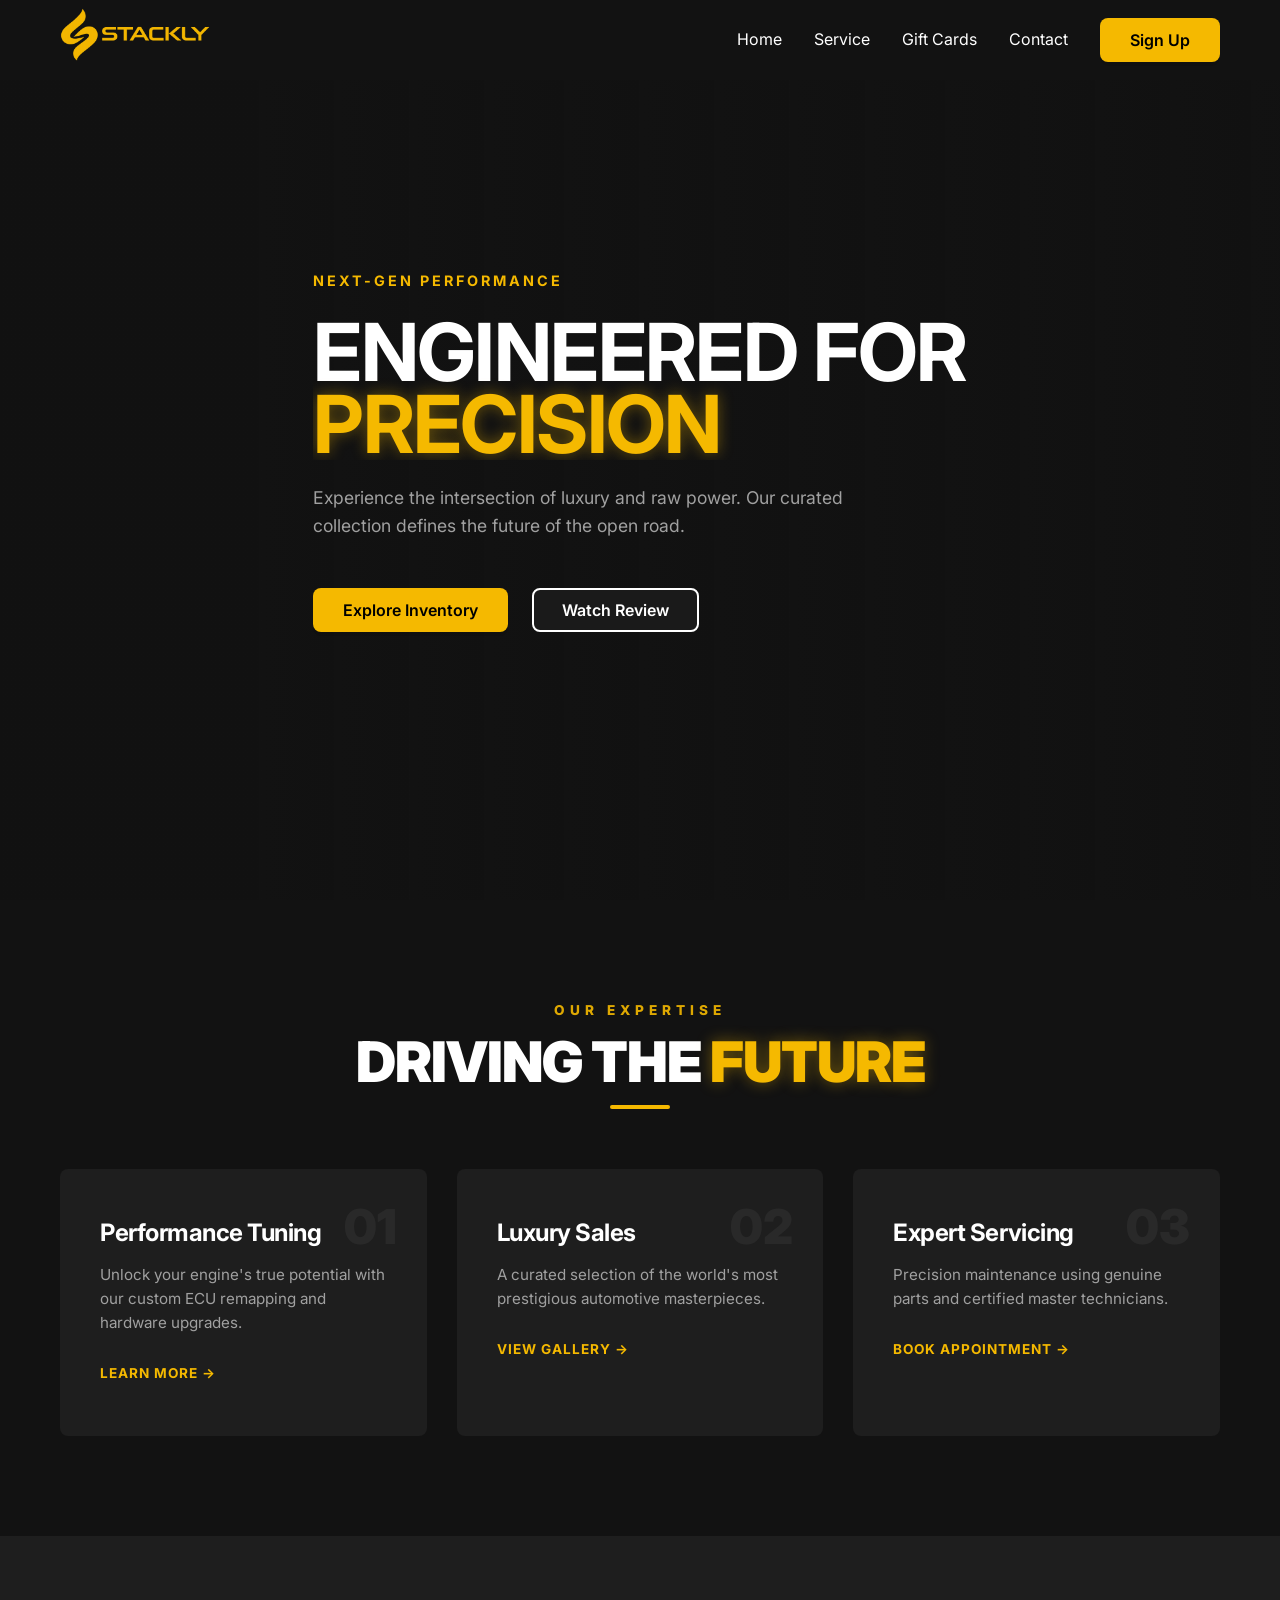
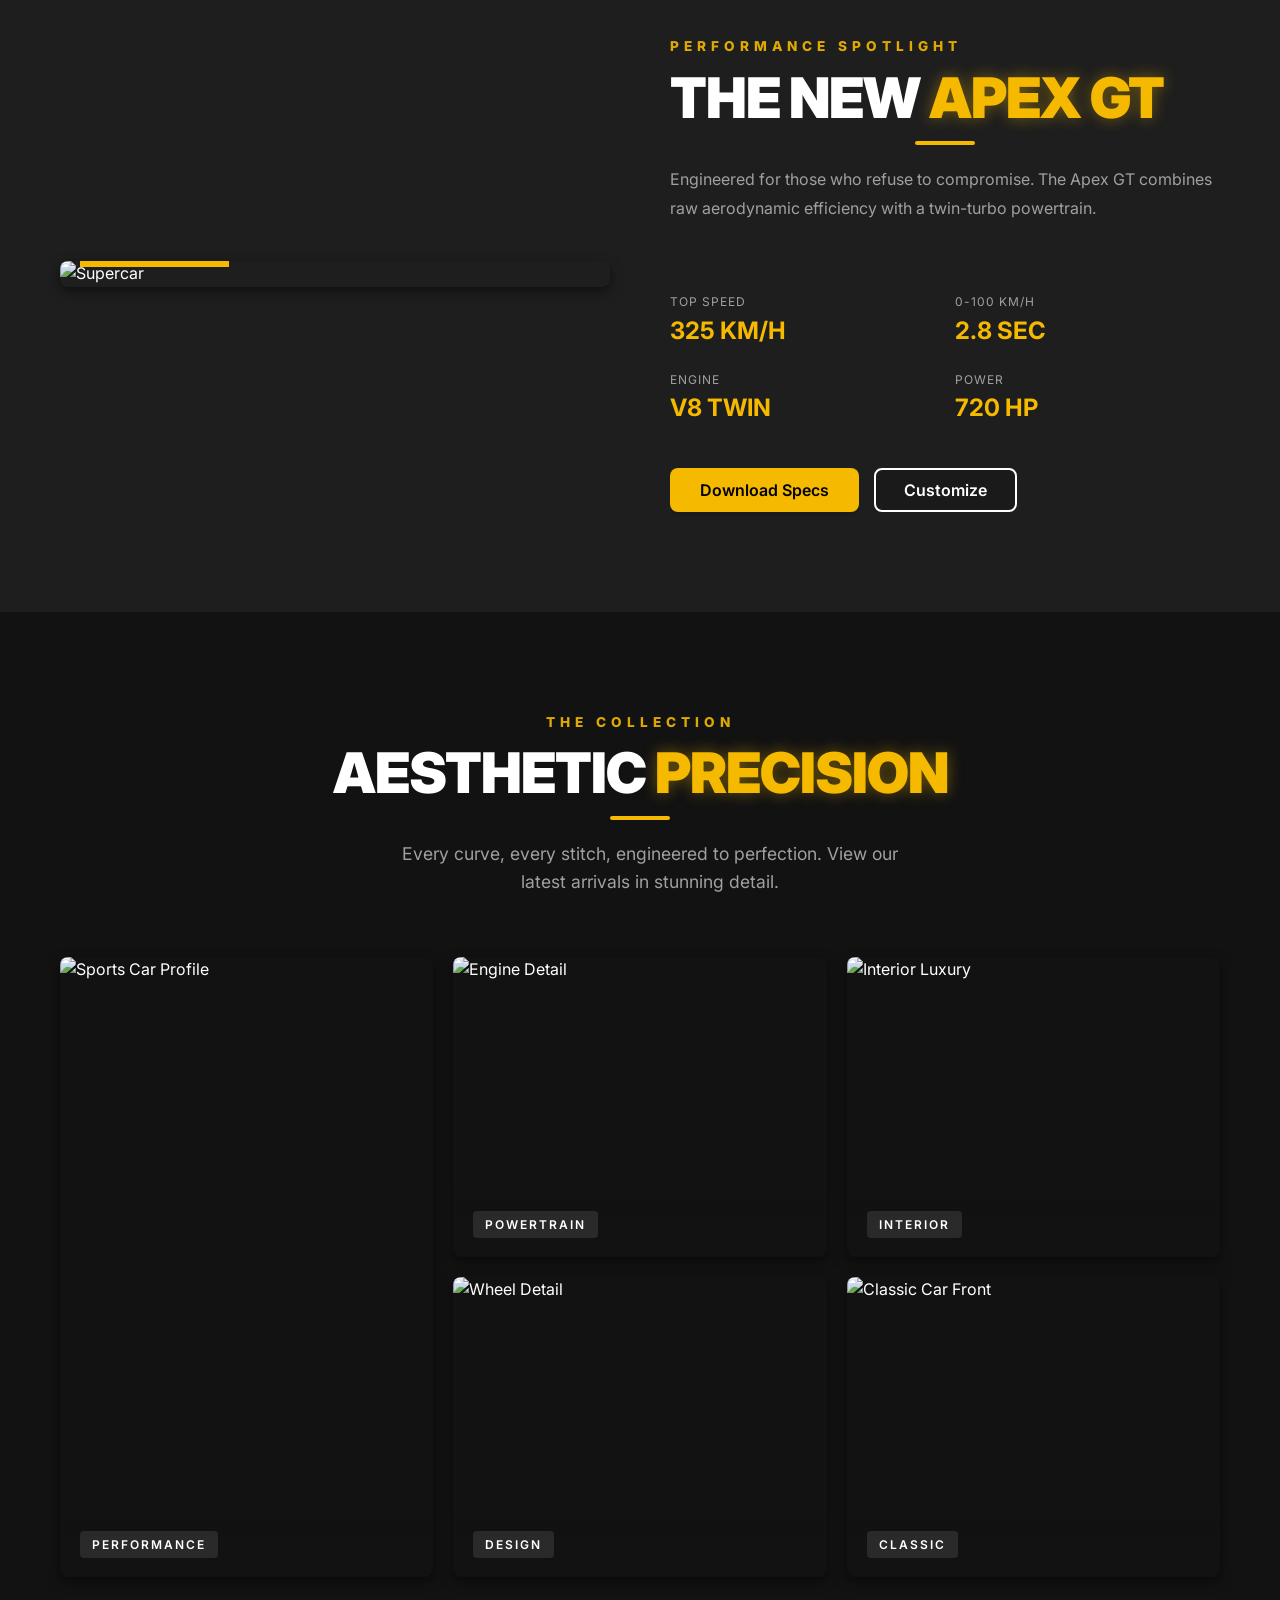
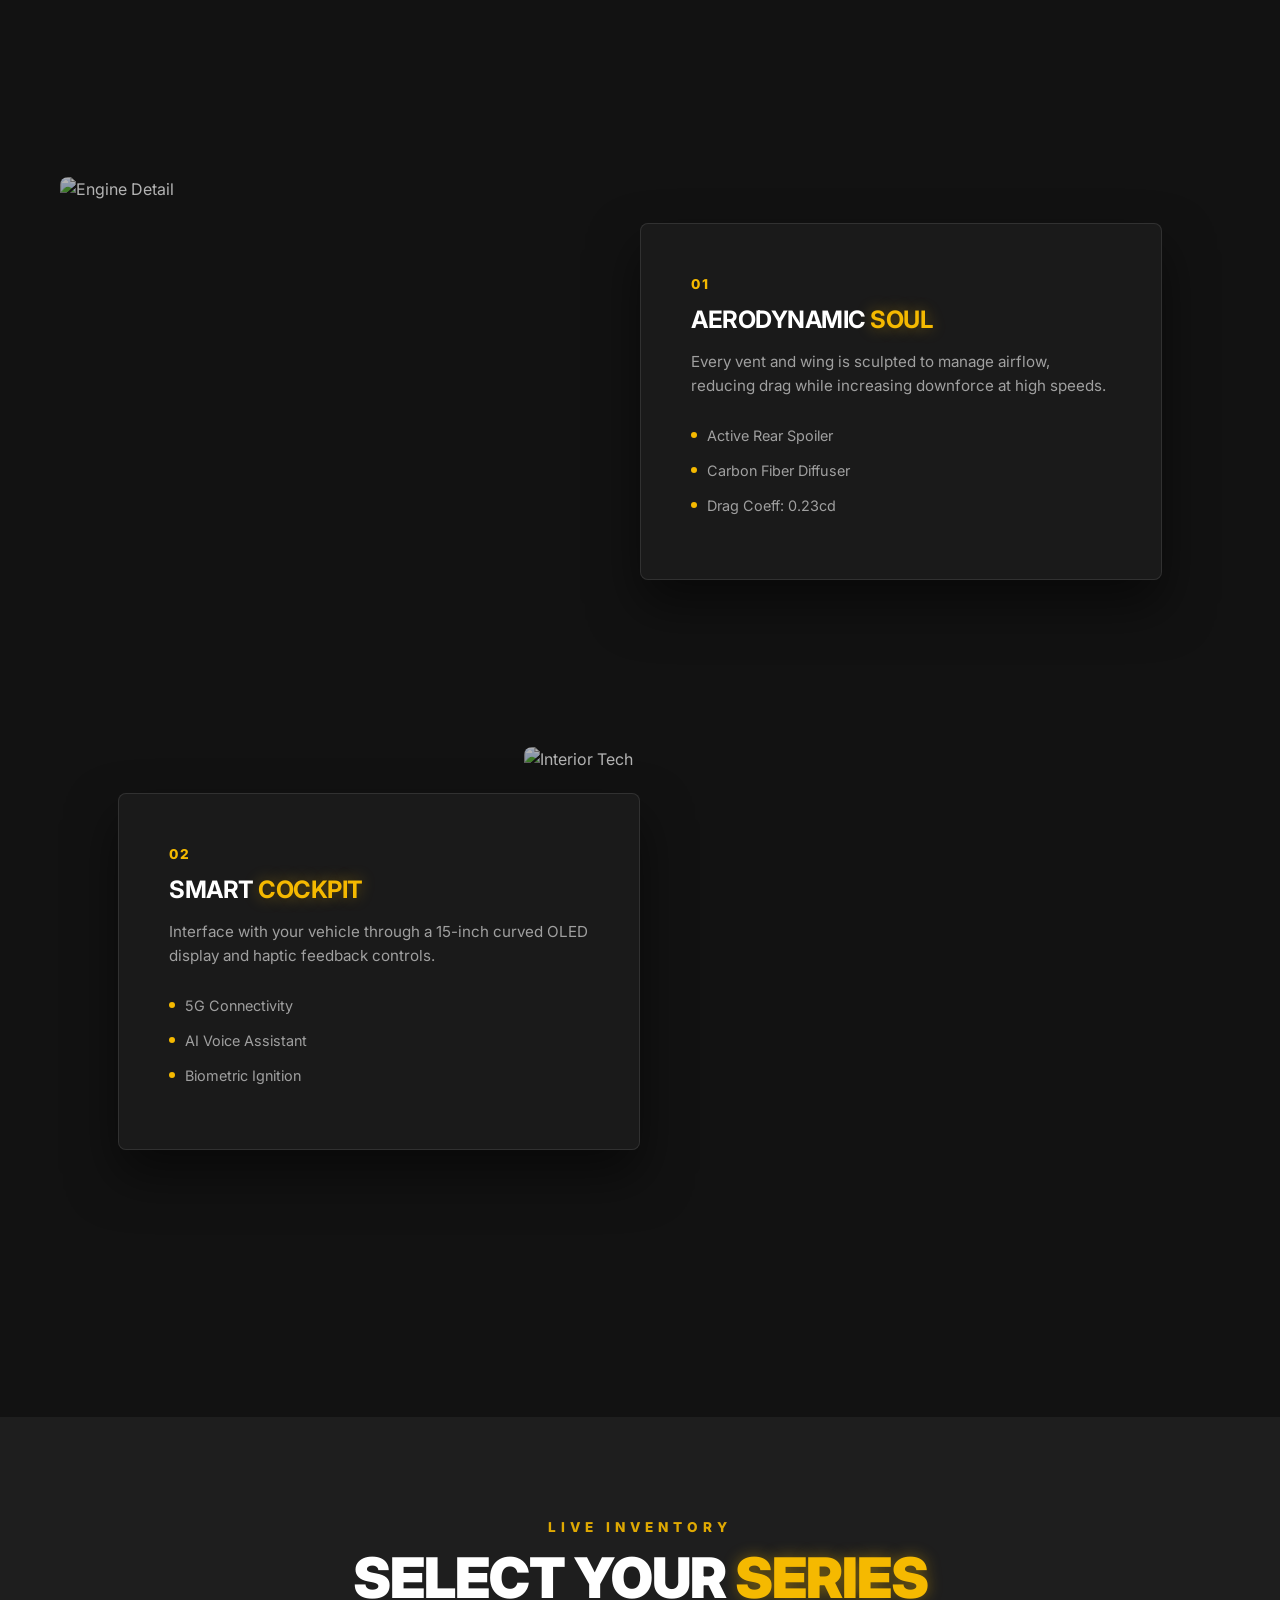
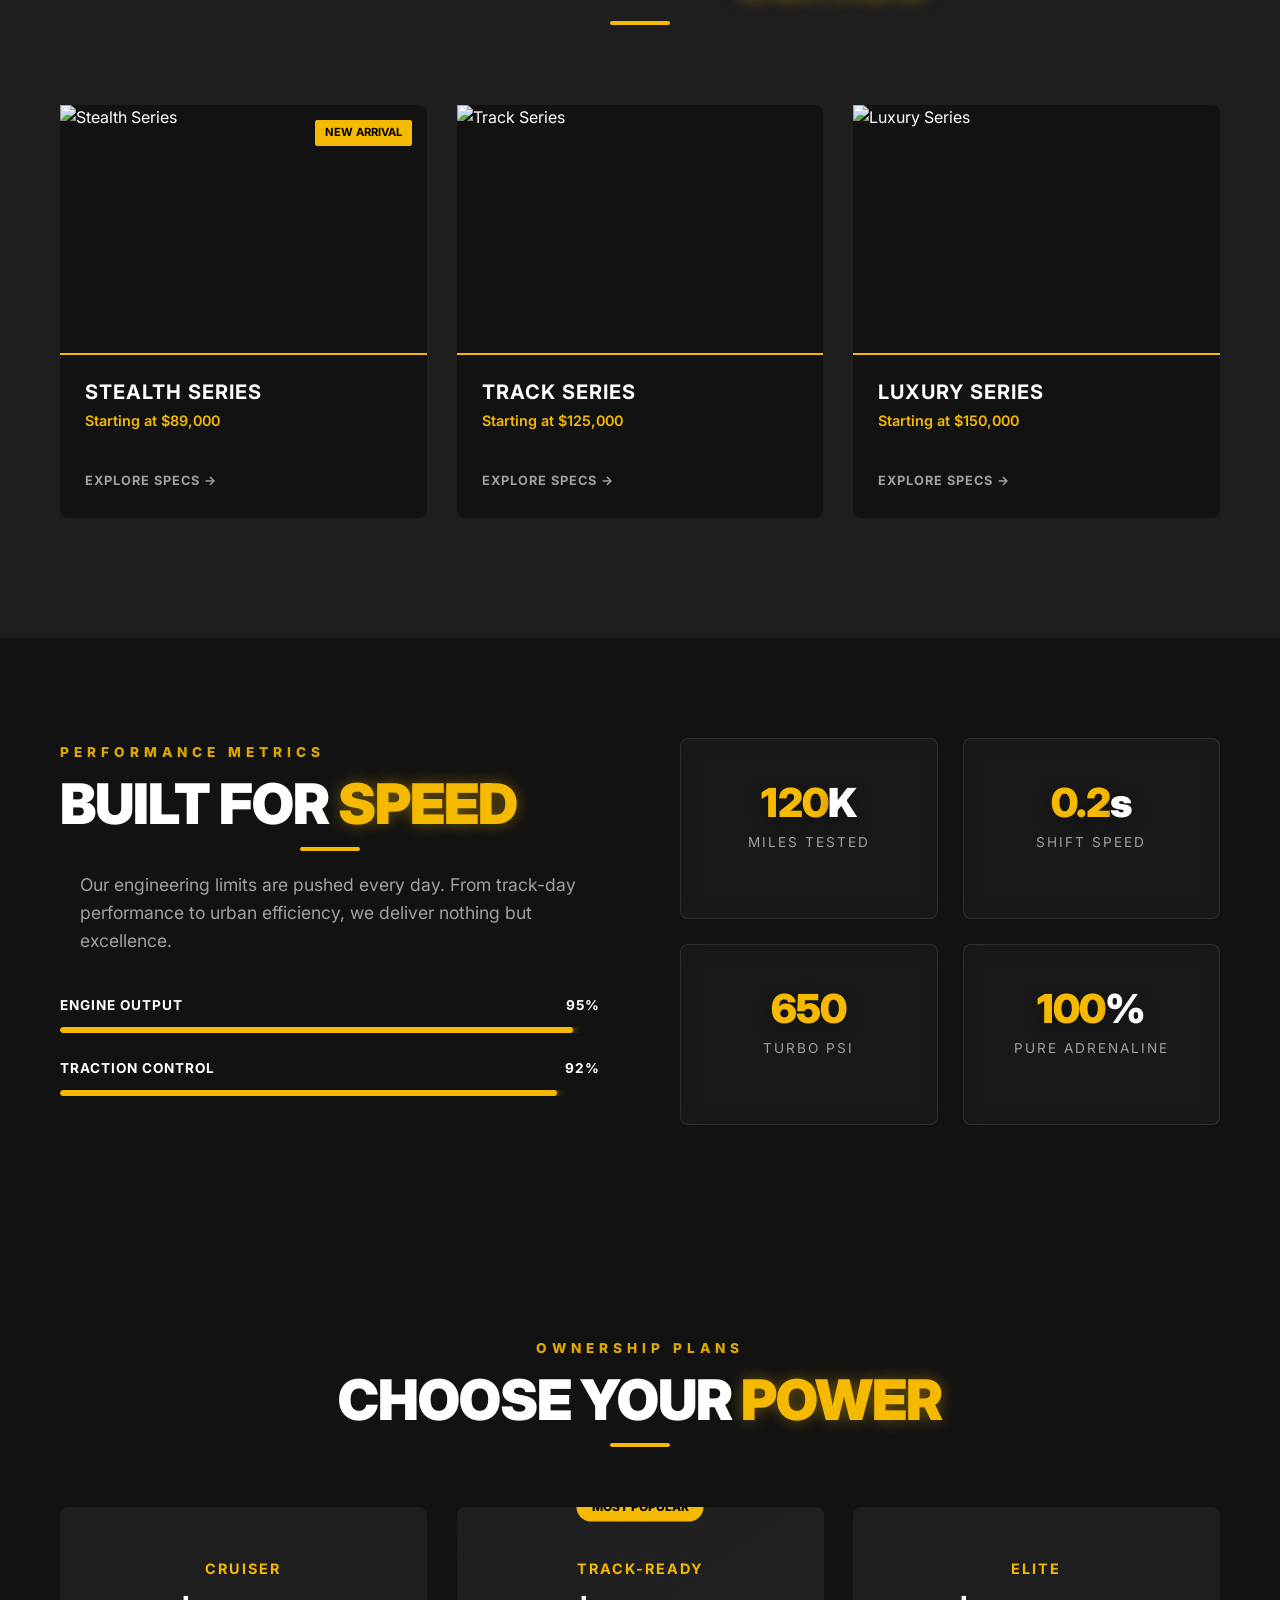
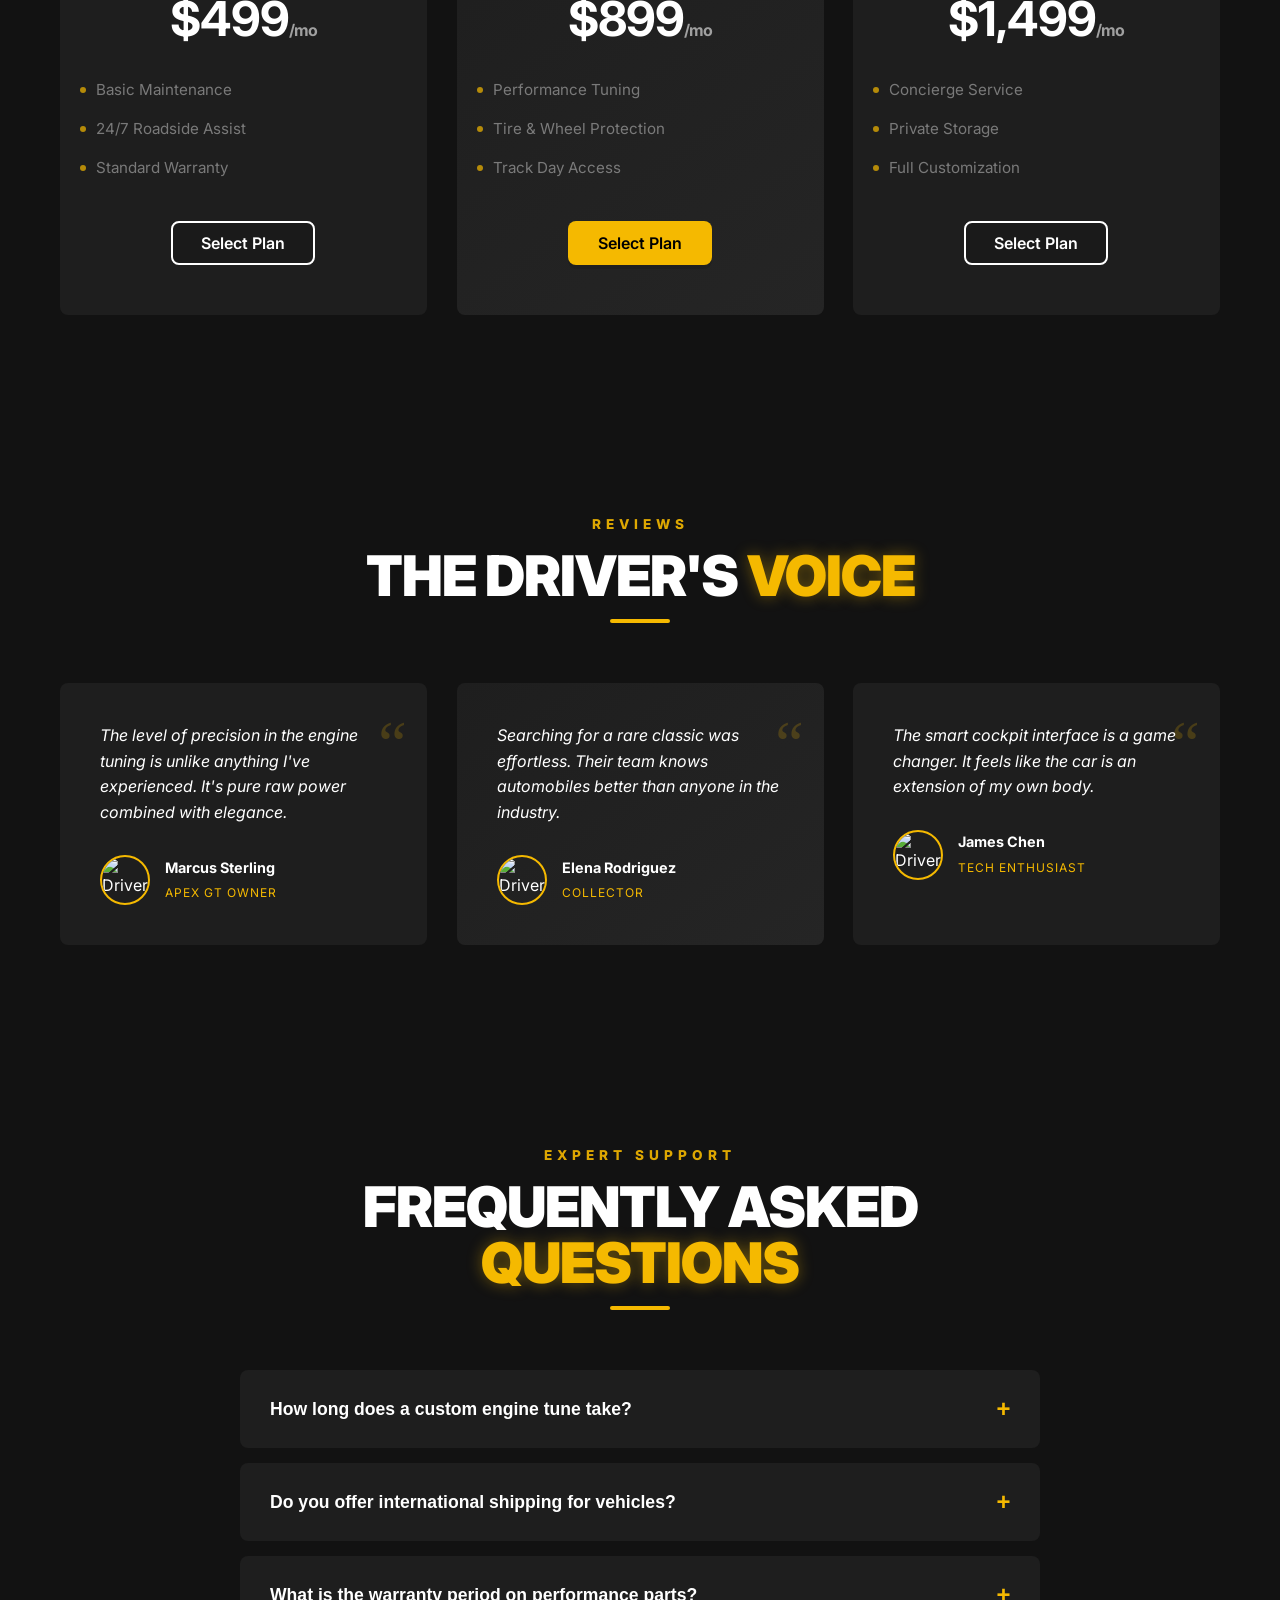
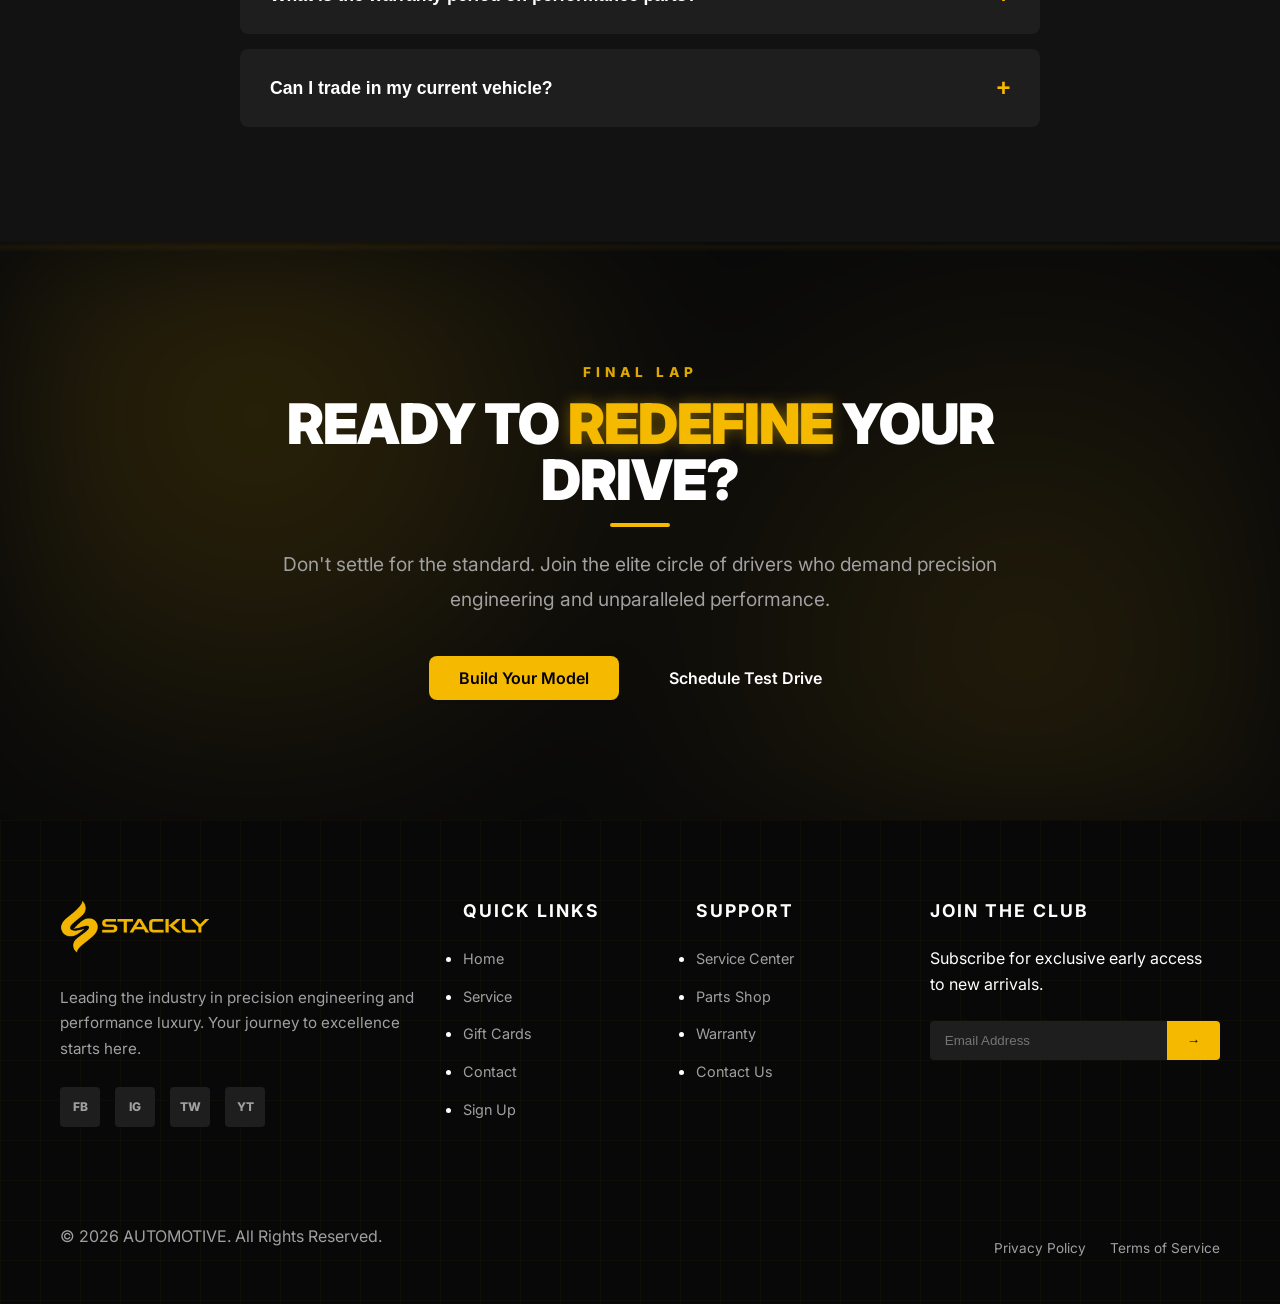
==== index.html @ c038a5ef "Add files via upload" ====
<!DOCTYPE html>
<html lang="en">

<head>
    <meta charset="UTF-8">
    <meta name="viewport" content="width=device-width, initial-scale=1.0">
    <title>Automobile</title>
    <link rel="icon" href="./assets/bg remove.webp">

    <link rel="stylesheet" href="style.css">
    <link rel="stylesheet" href="./root.css">

    <link href="https://fonts.googleapis.com/icon?family=Material+Icons" rel="stylesheet">
    <link rel="stylesheet" href="https://cdnjs.cloudflare.com/ajax/libs/font-awesome/6.5.1/css/all.min.css">

    <link href="https://unpkg.com/aos@2.3.4/dist/aos.css" rel="stylesheet">
</head>

<body>

    <header class="main-header">
        <div class="container header-container">
            <a href="index.html" class="logo">
                <img src="./assets/light yellow.webp" alt="logo" width="150px">
            </a>

            <nav class="nav-links" id="navLinks">
                <button class="close-menu" id="closeMenu" aria-label="Close Menu">&times;</button>

                <a href="index.html" class="nav-item">Home</a>
                <a href="service.html" class="nav-item">Service</a>
                <a href="gift.html" class="nav-item">Gift Cards</a>
                <a href="contact.html" class="nav-item">Contact</a>
                <a href="auth.html" class="btn btn-primary">Sign Up</a>
            </nav>

            <button class="hamburger" id="hamburger" aria-label="Open Menu">
                <span class="bar"></span>
                <span class="bar"></span>
                <span class="bar"></span>
            </button>
        </div>
    </header>



    <main>

        <section class="hero">
            <div class="hero-bg"></div>

            <div class="container hero-container">
                <div class="hero-content">
                    <span class="hero-badge">Next-Gen Performance</span>
                    <h1 class="hero-title">ENGINEERED FOR <br><span class="text-glow">PRECISION</span></h1>
                    <p class="hero-subtitle">
                        Experience the intersection of luxury and raw power. Our curated collection defines the future
                        of the open road.
                    </p>
                    <div class="hero-actions">
                        <a href="#inventory" class="btn btn-primary">Explore Inventory</a>
                        <a href="#video" class="btn btn-secondary">Watch Review</a>
                    </div>
                </div>
            </div>
        </section>







        <section class="features">
            <div class="container">
                <div class="section-header">
                    <span class="sub-title">Our Expertise</span>
                    <h2 class="main-title">DRIVING THE <span class="text-glow">FUTURE</span></h2>
                </div>

                <div class="features-grid">
                    <div class="feature-card">
                        <div class="card-icon">01</div>
                        <h3 class="card-title">Performance Tuning</h3>
                        <p class="card-text">Unlock your engine's true potential with our custom ECU remapping and
                            hardware upgrades.</p>
                        <a href="#" class="card-link">Learn More &rarr;</a>
                    </div>

                    <div class="feature-card active">
                        <div class="card-icon">02</div>
                        <h3 class="card-title">Luxury Sales</h3>
                        <p class="card-text">A curated selection of the world's most prestigious automotive
                            masterpieces.</p>
                        <a href="#" class="card-link">View Gallery &rarr;</a>
                    </div>

                    <div class="feature-card">
                        <div class="card-icon">03</div>
                        <h3 class="card-title">Expert Servicing</h3>
                        <p class="card-text">Precision maintenance using genuine parts and certified master technicians.
                        </p>
                        <a href="#" class="card-link">Book Appointment &rarr;</a>
                    </div>
                </div>
            </div>
        </section>









        <section class="showcase">
            <div class="container showcase-container">
                <div class="showcase-visual">
                    <div class="showcase-image-wrapper">
                        <img src="https://images.unsplash.com/photo-1614162692292-7ac56d7f7f1e?auto=format&fit=crop&q=80&w=1200"
                            alt="Supercar" class="showcase-img">
                    </div>
                    <div class="visual-tag">Special Edition</div>
                </div>

                <div class="showcase-content">
                    <span class="sub-title">Performance Spotlight</span>
                    <h2 class="main-title">THE NEW <span class="text-glow">APEX GT</span></h2>
                    <p class="showcase-description">
                        Engineered for those who refuse to compromise. The Apex GT combines raw aerodynamic efficiency
                        with a twin-turbo powertrain.
                    </p>

                    <div class="specs-grid">
                        <div class="spec-item">
                            <span class="spec-label">Top Speed</span>
                            <span class="spec-value">325 KM/H</span>
                        </div>
                        <div class="spec-item">
                            <span class="spec-label">0-100 KM/H</span>
                            <span class="spec-value">2.8 SEC</span>
                        </div>
                        <div class="spec-item">
                            <span class="spec-label">Engine</span>
                            <span class="spec-value">V8 TWIN</span>
                        </div>
                        <div class="spec-item">
                            <span class="spec-label">Power</span>
                            <span class="spec-value">720 HP</span>
                        </div>
                    </div>

                    <div class="showcase-footer">
                        <a href="#" class="btn btn-primary">Download Specs</a>
                        <a href="#" class="btn btn-secondary">Customize</a>
                    </div>
                </div>
            </div>
        </section>









        <section class="gallery-showcase">
            <div class="container gallery-container">

                <div class="section-header">
                    <span class="sub-title">The Collection</span>
                    <h2 class="main-title">AESTHETIC <span class="text-glow">PRECISION</span></h2>
                    <p class="section-description">Every curve, every stitch, engineered to perfection. View our latest
                        arrivals in stunning detail.</p>
                </div>

                <div class="gallery-grid">

                    <div class="gallery-item feature-item">
                        <img src="https://images.unsplash.com/photo-1552519507-da3b142c6e3d?q=80&w=1200&auto=format&fit=crop"
                            alt="Sports Car Profile" class="gallery-img">
                        <div class="image-overlay">
                            <span class="img-category">Performance</span>
                        </div>
                    </div>

                    <div class="gallery-item">
                        <img src="https://images.unsplash.com/photo-1603386329225-868f9b1ee6c9?q=80&w=600&auto=format&fit=crop"
                            alt="Engine Detail" class="gallery-img">
                        <div class="image-overlay">
                            <span class="img-category">Powertrain</span>
                        </div>
                    </div>

                    <div class="gallery-item">
                        <img src="https://images.unsplash.com/photo-1549399542-7e3f8b79c340?q=80&w=600&auto=format&fit=crop"
                            alt="Interior Luxury" class="gallery-img">
                        <div class="image-overlay">
                            <span class="img-category">Interior</span>
                        </div>
                    </div>

                    <div class="gallery-item">
                        <img src="https://images.unsplash.com/photo-1605559424843-9e4c228bf1c2?q=80&w=600&auto=format&fit=crop"
                            alt="Wheel Detail" class="gallery-img">
                        <div class="image-overlay">
                            <span class="img-category">Design</span>
                        </div>
                    </div>

                    <div class="gallery-item">
                        <img src="https://images.unsplash.com/photo-1492144534655-ae79c964c9d7?q=80&w=600&auto=format&fit=crop"
                            alt="Classic Car Front" class="gallery-img">
                        <div class="image-overlay">
                            <span class="img-category">Classic</span>
                        </div>
                    </div>

                </div>
            </div>
        </section>






        <section class="tech-specs">
            <div class="container">
                <div class="tech-row">
                    <div class="tech-image">
                        <img src="https://images.unsplash.com/photo-1486497395442-885f2048ea08?q=80&w=1200&auto=format&fit=crop"
                            alt="Engine Detail">
                    </div>
                    <div class="tech-card">
                        <span class="spec-number">01</span>
                        <h3 class="card-title">AERODYNAMIC <span class="text-glow">SOUL</span></h3>
                        <p class="card-text">Every vent and wing is sculpted to manage airflow, reducing drag while
                            increasing downforce at high speeds.</p>
                        <ul class="spec-list">
                            <li><i class="accent-dot"></i> Active Rear Spoiler</li>
                            <li><i class="accent-dot"></i> Carbon Fiber Diffuser</li>
                            <li><i class="accent-dot"></i> Drag Coeff: 0.23cd</li>
                        </ul>
                    </div>
                </div>

                <div class="tech-row reverse">
                    <div class="tech-image">
                        <img src="https://images.unsplash.com/photo-1583121274602-3e2820c69888?q=80&w=1200&auto=format&fit=crop"
                            alt="Interior Tech">
                    </div>
                    <div class="tech-card">
                        <span class="spec-number">02</span>
                        <h3 class="card-title">SMART <span class="text-glow">COCKPIT</span></h3>
                        <p class="card-text">Interface with your vehicle through a 15-inch curved OLED display and
                            haptic feedback controls.</p>
                        <ul class="spec-list">
                            <li><i class="accent-dot"></i> 5G Connectivity</li>
                            <li><i class="accent-dot"></i> AI Voice Assistant</li>
                            <li><i class="accent-dot"></i> Biometric Ignition</li>
                        </ul>
                    </div>
                </div>
            </div>
        </section>








        <section class="inventory">
            <div class="container">
                <div class="section-header">
                    <span class="sub-title">Live Inventory</span>
                    <h2 class="main-title">SELECT YOUR <span class="text-glow">SERIES</span></h2>
                </div>

                <div class="inventory-track">
                    <div class="inventory-card">
                        <div class="card-badge">New Arrival</div>
                        <div class="card-img-box">
                            <img src="https://images.unsplash.com/photo-1555353540-64580b51c258?q=80&w=600&auto=format&fit=crop"
                                alt="Stealth Series">
                        </div>
                        <div class="card-info">
                            <h3>STEALTH SERIES</h3>
                            <p>Starting at $89,000</p>
                            <a href="#" class="btn-text">Explore Specs &rarr;</a>
                        </div>
                    </div>

                    <div class="inventory-card">
                        <div class="card-img-box">
                            <img src="https://images.unsplash.com/photo-1544636331-e26879cd4d9b?q=80&w=600&auto=format&fit=crop"
                                alt="Track Series">
                        </div>
                        <div class="card-info">
                            <h3>TRACK SERIES</h3>
                            <p>Starting at $125,000</p>
                            <a href="#" class="btn-text">Explore Specs &rarr;</a>
                        </div>
                    </div>

                    <div class="inventory-card">
                        <div class="card-img-box">
                            <img src="https://images.unsplash.com/photo-1503376780353-7e6692767b70?q=80&w=600&auto=format&fit=crop"
                                alt="Luxury Series">
                        </div>
                        <div class="card-info">
                            <h3>LUXURY SERIES</h3>
                            <p>Starting at $150,000</p>
                            <a href="#" class="btn-text">Explore Specs &rarr;</a>
                        </div>
                    </div>
                </div>
            </div>
        </section>







        <section class="stats-parallax">
            <div class="parallax-overlay">
                <div class="container stats-container">

                    <div class="stats-content">
                        <span class="sub-title">Performance Metrics</span>
                        <h2 class="main-title">BUILT FOR <span class="text-glow">SPEED</span></h2>
                        <p class="section-description">
                            Our engineering limits are pushed every day. From track-day performance to urban efficiency,
                            we deliver nothing but excellence.
                        </p>

                        <div class="skill-bars">
                            <div class="bar-item">
                                <div class="bar-info"><span>Engine Output</span><span>95%</span></div>
                                <div class="bar-line"><span class="fill" style="width: 95%;"></span></div>
                            </div>
                            <div class="bar-item">
                                <div class="bar-info"><span>Traction Control</span><span>92%</span></div>
                                <div class="bar-line"><span class="fill" style="width: 92%;"></span></div>
                            </div>
                        </div>
                    </div>

                    <div class="stats-grid">
                        <div class="stat-box-glass">
                            <h3 class="stat-number">120<span class="plus">K</span></h3>
                            <p class="stat-label">Miles Tested</p>
                        </div>
                        <div class="stat-box-glass">
                            <h3 class="stat-number">0.2<span class="plus">s</span></h3>
                            <p class="stat-label">Shift Speed</p>
                        </div>
                        <div class="stat-box-glass">
                            <h3 class="stat-number">650</h3>
                            <p class="stat-label">Turbo PSI</p>
                        </div>
                        <div class="stat-box-glass">
                            <h3 class="stat-number">100<span class="plus">%</span></h3>
                            <p class="stat-label">Pure Adrenaline</p>
                        </div>
                    </div>

                </div>
            </div>
        </section>







        <section class="pricing-tiers">
            <div class="container">
                <div class="section-header">
                    <span class="sub-title">Ownership Plans</span>
                    <h2 class="main-title">CHOOSE YOUR <span class="text-glow">POWER</span></h2>
                </div>

                <div class="pricing-grid">
                    <div class="price-card">
                        <div class="price-header">
                            <span class="tier-name">Cruiser</span>
                            <h3 class="price-value">$499<span>/mo</span></h3>
                        </div>
                        <ul class="price-features">
                            <li><i class="accent-dot"></i> Basic Maintenance</li>
                            <li><i class="accent-dot"></i> 24/7 Roadside Assist</li>
                            <li><i class="accent-dot"></i> Standard Warranty</li>
                        </ul>
                        <a href="#" class="btn btn-secondary">Select Plan</a>
                    </div>

                    <div class="price-card featured">
                        <div class="featured-badge">Most Popular</div>
                        <div class="price-header">
                            <span class="tier-name">Track-Ready</span>
                            <h3 class="price-value">$899<span>/mo</span></h3>
                        </div>
                        <ul class="price-features">
                            <li><i class="accent-dot"></i> Performance Tuning</li>
                            <li><i class="accent-dot"></i> Tire & Wheel Protection</li>
                            <li><i class="accent-dot"></i> Track Day Access</li>
                        </ul>
                        <a href="#" class="btn btn-primary">Select Plan</a>
                    </div>

                    <div class="price-card">
                        <div class="price-header">
                            <span class="tier-name">Elite</span>
                            <h3 class="price-value">$1,499<span>/mo</span></h3>
                        </div>
                        <ul class="price-features">
                            <li><i class="accent-dot"></i> Concierge Service</li>
                            <li><i class="accent-dot"></i> Private Storage</li>
                            <li><i class="accent-dot"></i> Full Customization</li>
                        </ul>
                        <a href="#" class="btn btn-secondary">Select Plan</a>
                    </div>
                </div>
            </div>
        </section>







        <section class="testimonials">
            <div class="container">
                <div class="section-header">
                    <span class="sub-title">Reviews</span>
                    <h2 class="main-title">THE DRIVER'S <span class="text-glow">VOICE</span></h2>
                </div>

                <div class="testimonial-grid">
                    <div class="review-card">
                        <div class="quote-icon">“</div>
                        <p class="review-text">The level of precision in the engine tuning is unlike anything I've
                            experienced. It's pure raw power combined with elegance.</p>
                        <div class="reviewer-info">
                            <img src="https://i.pravatar.cc/150?u=1" alt="Driver" class="reviewer-img">
                            <div class="reviewer-details">
                                <span class="reviewer-name">Marcus Sterling</span>
                                <span class="reviewer-role">Apex GT Owner</span>
                            </div>
                        </div>
                    </div>

                    <div class="review-card highlight">
                        <div class="quote-icon">“</div>
                        <p class="review-text">Searching for a rare classic was effortless. Their team knows automobiles
                            better than anyone in the industry.</p>
                        <div class="reviewer-info">
                            <img src="https://i.pravatar.cc/150?u=2" alt="Driver" class="reviewer-img">
                            <div class="reviewer-details">
                                <span class="reviewer-name">Elena Rodriguez</span>
                                <span class="reviewer-role">Collector</span>
                            </div>
                        </div>
                    </div>

                    <div class="review-card">
                        <div class="quote-icon">“</div>
                        <p class="review-text">The smart cockpit interface is a game changer. It feels like the car is
                            an extension of my own body.</p>
                        <div class="reviewer-info">
                            <img src="https://i.pravatar.cc/150?u=3" alt="Driver" class="reviewer-img">
                            <div class="reviewer-details">
                                <span class="reviewer-name">James Chen</span>
                                <span class="reviewer-role">Tech Enthusiast</span>
                            </div>
                        </div>
                    </div>
                </div>
            </div>
        </section>







        <section class="faq-section">
            <div class="container">
                <div class="section-header">
                    <span class="sub-title">Expert Support</span>
                    <h2 class="main-title">FREQUENTLY ASKED <span class="text-glow">QUESTIONS</span></h2>
                </div>

                <div class="faq-grid">
                    <div class="faq-item">
                        <button class="faq-question">
                            <span>How long does a custom engine tune take?</span>
                            <i class="faq-icon">+</i>
                        </button>
                        <div class="faq-answer">
                            <p>Depending on the complexity and vehicle model, a precision stage 1 or 2 tune typically
                                takes 4 to 6 hours, including rigorous dyno testing and safety diagnostics.</p>
                        </div>
                    </div>

                    <div class="faq-item">
                        <button class="faq-question">
                            <span>Do you offer international shipping for vehicles?</span>
                            <i class="faq-icon">+</i>
                        </button>
                        <div class="faq-answer">
                            <p>Yes, we provide fully insured enclosed transport and global shipping logistics. Our team
                                handles all customs documentation to ensure your vehicle arrives in showroom condition.
                            </p>
                        </div>
                    </div>

                    <div class="faq-item">
                        <button class="faq-question">
                            <span>What is the warranty period on performance parts?</span>
                            <i class="faq-icon">+</i>
                        </button>
                        <div class="faq-answer">
                            <p>All genuine performance parts installed by our certified technicians come with a 2-year /
                                24,000-mile limited warranty for peace of mind on the track and the road.</p>
                        </div>
                    </div>

                    <div class="faq-item">
                        <button class="faq-question">
                            <span>Can I trade in my current vehicle?</span>
                            <i class="faq-icon">+</i>
                        </button>
                        <div class="faq-answer">
                            <p>Absolutely. We offer a "Premier Appraisal" service where our experts evaluate your car's
                                market value and technical health to offer you the best possible trade-in credit.</p>
                        </div>
                    </div>
                </div>
            </div>
        </section>









        <section class="final-cta">
            <div class="cta-mesh"></div>
            <div class="cta-scanline"></div>

            <div class="container cta-container">
                <div class="cta-content">
                    <span class="sub-title">Final Lap</span>
                    <h2 class="main-title">READY TO <span class="text-glow">REDEFINE</span> YOUR DRIVE?</h2>
                    <p class="cta-description">
                        Don't settle for the standard. Join the elite circle of drivers who demand precision engineering
                        and unparalleled performance.
                    </p>
                    <div class="cta-btns">
                        <a href="#" class="btn btn-primary">Build Your Model</a>
                        <a href="#" class="btn btn-outline">Schedule Test Drive</a>
                    </div>
                </div>
            </div>
        </section>




    </main>






    <footer class="main-footer">
        <div class="footer-pattern"></div>

        <div class="container">
            <div class="footer-grid">
                <div class="footer-col">
                    <a href="index.html" class="logo footer-logo">
                        <img src="./assets/light yellow.webp" alt="logo" width="150px">
                    </a>
                    <p class="footer-about">
                        Leading the industry in precision engineering and performance luxury. Your journey to excellence
                        starts here.
                    </p>
                    <div class="social-links">
                        <a href="./error.html" class="social-icon">FB</a>
                        <a href="./error.html" class="social-icon">IG</a>
                        <a href="./error.html" class="social-icon">TW</a>
                        <a href="./error.html" class="social-icon">YT</a>
                    </div>
                </div>

                <div class="footer-col">
                    <h4 class="footer-title">Quick Links</h4>
                    <ul class="footer-links">
                        <li><a href="index.html">Home</a></li>
                        <li><a href="service.html">Service</a></li>
                        <li><a href="gift.html">Gift Cards</a></li>
                        <li><a href="contact.html">Contact</a></li>
                        <li><a href="auth.html">Sign Up</a></li>

                    </ul>
                </div>

                <div class="footer-col">
                    <h4 class="footer-title">Support</h4>
                    <ul class="footer-links">
                        <li><a href="./error.html">Service Center</a></li>
                        <li><a href="./error.html">Parts Shop</a></li>
                        <li><a href="./error.html">Warranty</a></li>
                        <li><a href="./error.html">Contact Us</a></li>
                    </ul>
                </div>

                <div class="footer-col">
                    <h4 class="footer-title">Join The Club</h4>
                    <p class="footer-text">Subscribe for exclusive early access to new arrivals.</p>
                    <form class="footer-form" action="./error.html" method="GET">
                        <input type="email" placeholder="Email Address" class="footer-input" required>
                        <button type="submit" class="footer-btn">&rarr;</button>
                    </form>
                </div>
            </div>

            <div class="footer-bottom">
                <p>&copy; 2026 AUTOMOTIVE. All Rights Reserved.</p>
                <div class="footer-legal">
                    <a href="./error.html">Privacy Policy</a>
                    <a href="./error.html">Terms of Service</a>
                </div>
            </div>
        </div>
    </footer>



    <script src="./script.js"></script>

    <script src="https://unpkg.com/aos@2.3.4/dist/aos.js"></script>

    <script>
        AOS.init({
            duration: 900,
            easing: 'ease-in-out',
            once: true,
        });

        // data-aos="fade-up"
        // fade-up, fade-down, fade-left, fade-right, zoom-in,	slide-up, flip-left	

    </script>

</body>

</html>
---- style.css ----
/* --- Header Styles --- */
.main-header {
    position: fixed;
    top: 0;
    left: 0;
    width: 100%;
    height: 80px;
    background-color: var(--bg-dark);
    border-bottom: 1px solid var(--road-gray);
    display: flex;
    align-items: center;
    z-index: 1000;
}

.header-container {
    display: flex;
    justify-content: space-between;
    align-items: center;
    width: 100%;
}

.logo {
    font-size: 1.5rem;
    font-weight: 800;
    color: var(--text-header);
    text-transform: uppercase;
}

.logo-accent {
    color: var(--primary-color);
}

.nav-links {
    display: flex;
    align-items: center;
    gap: 2rem;
}

.nav-links a:hover{
    color: var(--primary-color);
    text-decoration: underline;
}

/* Close Button (Hidden on Desktop) */
.close-menu {
    display: none;
    background: none;
    border: none;
    color: var(--primary-color);
    font-size: 2.5rem;
    cursor: pointer;
    position: absolute;
    top: 20px;
    right: 20px;
}

/* Hamburger */
.hamburger {
    display: none;
    flex-direction: column;
    gap: 6px;
    background: none;
    border: none;
    cursor: pointer;
}

.bar {
    width: 30px;
    height: 3px;
    background-color: var(--primary-color);
    transition: var(--transition);
}

/* --- Responsive (768px) --- */
@media (max-width: 768px) {
    .hamburger {
        display: flex;
    }

    .nav-links {
        position: fixed;
        top: 0;
        right: -100%; /* Hidden */
        width: 100%;  /* Full screen width */
        height: 100vh;
        background-color: var(--secondary-color);
        flex-direction: column;
        justify-content: center;
        transition: 0.5s ease-in-out;
        z-index: 2000;
    }

    .nav-links.active {
        right: 0; /* Slide in */
    }

    .close-menu {
        display: block;
    }

    .nav-item {
        font-size: 1.5rem;
        margin-bottom: 2rem;
    }
}









/* --- Enhanced Hero Styles --- */
.hero {
    position: relative;
    height: 100vh;
    width: 100%;
    display: flex;
    align-items: center;
    overflow: hidden;
    background-color: var(--bg-dark);
}

/* 1. Background with a 'Shutter' Reveal */
.hero-bg {
    position: absolute;
    top: 0;
    left: 0;
    width: 100%;
    height: 100%;
    background: linear-gradient(to right, rgba(18, 18, 18, 0.95) 20%, rgba(18, 18, 18, 0.2)),
                url('https://images.unsplash.com/photo-1503376780353-7e6692767b70?auto=format&fit=crop&q=80&w=1920');
    background-size: cover;
    background-position: center;
    z-index: 1;
    clip-path: inset(0 100% 0 0); /* Start hidden */
    animation: revealBackground 1.5s cubic-bezier(0.77, 0, 0.175, 1) forwards;
}

.hero-container {
    position: relative;
    z-index: 2;
}

/* 2. Text Reveal via Clip-Path (Modern/Premium) */
.hero-badge {
    display: inline-block;
    color: var(--primary-color);
    font-size: 0.9rem;
    font-weight: 700;
    text-transform: uppercase;
    letter-spacing: 8px; /* Start wide */
    margin-bottom: 1.5rem;
    opacity: 0;
    animation: revealBadge 1s cubic-bezier(0.23, 1, 0.32, 1) forwards 0.8s;
}

.hero-title {
    font-size: clamp(2.5rem, 8vw, 5rem); /* Responsive size */
    line-height: 0.9;
    margin-bottom: 1.5rem;
    clip-path: polygon(0 0, 100% 0, 100% 0, 0 0); /* Start hidden bottom */
    transform: translateY(50px);
    animation: revealText 1.2s cubic-bezier(0.23, 1, 0.32, 1) forwards 1s;
}

.hero-subtitle {
    max-width: 550px;
    font-size: 1.1rem;
    color: var(--text-muted);
    margin-bottom: 3rem;
    transform: translateY(20px);
    opacity: 0;
    animation: fadeInUp 0.8s ease forwards 1.4s;
}

/* 3. Button "Glow Burst" Animation */
.hero-actions {
    display: flex;
    gap: 1.5rem;
    opacity: 0;
    transform: translateY(20px);
    animation: fadeInUp 0.8s ease forwards 1.6s;
}

/* --- The New Animation Keyframes --- */

/* Background slides in like a garage door or shutter */
@keyframes revealBackground {
    to { clip-path: inset(0 0 0 0); }
}

/* Badge letters 'tighten' together like a focusing lens */
@keyframes revealBadge {
    to {
        opacity: 1;
        letter-spacing: 3px;
    }
}

/* Title slides up from behind an invisible mask */
@keyframes revealText {
    to {
        clip-path: polygon(0 0, 100% 0, 100% 100%, 0 100%);
        transform: translateY(0);
    }
}

@keyframes fadeInUp {
    to {
        opacity: 1;
        transform: translateY(0);
    }
}

/* --- Mobile Fixes (768px) --- */
@media (max-width: 768px) {
    .hero {
        text-align: center;
        justify-content: center;
    }

    .hero-bg {
        background: linear-gradient(to top, rgba(18, 18, 18, 1) 10%, rgba(18, 18, 18, 0.4)),
                    url('https://images.unsplash.com/photo-1503376780353-7e6692767b70?auto=format&fit=crop&q=80&w=1200');
        background-position: center;
    }

    .hero-actions {
        flex-direction: column;
        align-items: center;
    }
}









/* --- Features Section --- */
.features {
    padding: 100px 0;
    background-color: var(--bg-dark);
}

.section-header {
    text-align: center;
    margin-bottom: 60px;
}

.sub-title {
    color: var(--primary-color);
    text-transform: uppercase;
    letter-spacing: 4px;
    font-size: 0.85rem;
    font-weight: 700;
}

.main-title {
    font-size: var(--fs-h2);
    margin-top: 10px;
}

/* Grid Layout */
.features-grid {
    display: grid;
    grid-template-columns: repeat(3, 1fr);
    gap: 30px;
}

/* Feature Card Styling */
.feature-card {
    background-color: var(--bg-surface);
    padding: 50px 40px;
    border-radius: var(--radius);
    border: 1px solid var(--road-gray);
    position: relative;
    transition: var(--transition);
    overflow: hidden;
}

.feature-card::before {
    content: '';
    position: absolute;
    top: 0;
    left: 0;
    width: 4px;
    height: 0;
    background-color: var(--primary-color);
    transition: var(--transition);
}

.card-icon {
    font-size: 3rem;
    font-weight: 900;
    color: rgba(255, 255, 255, 0.05); /* Ghost number effect */
    position: absolute;
    top: 20px;
    right: 30px;
    transition: var(--transition);
}

.card-title {
    margin-bottom: 15px;
    font-size: 1.5rem;
}

.card-text {
    color: var(--text-muted);
    font-size: 0.95rem;
    margin-bottom: 25px;
}

.card-link {
    color: var(--primary-color);
    font-weight: 700;
    font-size: 0.85rem;
    text-transform: uppercase;
    letter-spacing: 1px;
}

/* --- Hover States --- */
.feature-card:hover {
    transform: translateY(-10px);
    border-color: var(--primary-color);
    box-shadow: 0 20px 40px rgba(0, 0, 0, 0.4);
}

.feature-card:hover::before {
    height: 100%;
}

.feature-card:hover .card-icon {
    color: var(--primary-hover);
    opacity: 0.2;
}

/* Highlight the middle card by default (Optional) */
.feature-card.active {
    border-color: rgba(245, 185, 0, 0.3);
}

/* --- Responsive (768px) --- */
@media (max-width: 768px) {
    .features {
        padding: 60px 0;
    }

    .features-grid {
        grid-template-columns: 1fr; /* Stacked cards on mobile */
        gap: 20px;
    }

    .feature-card {
        padding: 40px 30px;
        text-align: center;
    }

    .feature-card::before {
        width: 100%;
        height: 4px;
        top: 0;
        left: 0;
    }

    .card-icon {
        right: 50%;
        transform: translateX(50%);
        top: 10px;
    }
}








/* --- Showcase Section --- */
.showcase {
    padding: 100px 0;
    background-color: var(--bg-surface); /* Contrast against main bg-dark */
    overflow: hidden;
}

.showcase-container {
    display: flex;
    align-items: center;
    gap: 60px;
}

/* Visual Side with Ken Burns */
.showcase-visual {
    flex: 1;
    position: relative;
    border-radius: var(--radius);
    overflow: hidden;
    box-shadow: var(--shadow-industrial);
}

.showcase-image-wrapper {
    overflow: hidden;
}

.showcase-img {
    width: 100%;
    display: block;
    object-fit: cover;
    transition: transform 10s ease-in-out;
    filter: grayscale(20%);
}

.showcase-visual:hover .showcase-img {
    transform: scale(1.1) translateX(10px); /* Manual Ken Burns on hover */
}

.visual-tag {
    position: absolute;
    bottom: 20px;
    left: 20px;
    background: var(--primary-color);
    color: var(--text-on-primary);
    padding: 8px 16px;
    font-weight: 700;
    text-transform: uppercase;
    font-size: 0.75rem;
    letter-spacing: 1px;
}

/* Content Side */
.showcase-content {
    flex: 1;
}

.showcase-description {
    color: var(--text-muted);
    margin: 20px 0 40px;
    line-height: 1.8;
}

/* Specs Grid */
.specs-grid {
    display: grid;
    grid-template-columns: repeat(2, 1fr);
    gap: 20px;
    margin-bottom: 40px;
    border-top: 1px solid var(--road-gray);
    padding-top: 30px;
}

.spec-item {
    display: flex;
    flex-direction: column;
}

.spec-label {
    font-size: 0.75rem;
    color: var(--text-muted);
    text-transform: uppercase;
    letter-spacing: 1px;
}

.spec-value {
    font-size: 1.5rem;
    font-weight: 700;
    color: var(--primary-color);
}

.showcase-footer {
    display: flex;
    gap: 15px;
}

/* --- Responsive (768px) --- */
@media (max-width: 768px) {
    .showcase {
        padding: 60px 0;
    }

    .showcase-container {
        flex-direction: column; /* Stacks image on top of text */
        gap: 40px;
    }

    .showcase-visual {
        width: 100%;
        height: 300px;
    }

    .showcase-img {
        height: 100%;
    }

    .showcase-content {
        text-align: center;
    }

    .specs-grid {
        grid-template-columns: repeat(2, 1fr); /* Keep 2x2 on mobile */
        text-align: left;
    }

    .showcase-footer {
        flex-direction: column;
    }
}









/* --- Gallery Showcase Section --- */
.gallery-showcase {
    padding: 100px 0;
    background-color: var(--bg-dark); /* Keeps the dark 'garage' vibe */
}

.section-header {
    text-align: center;
    max-width: 600px;
    margin: 0 auto 60px; /* Centers the header text */
}

.section-description {
    color: var(--text-muted);
    margin-top: 15px;
    font-size: 1rem;
    line-height: 1.7;
}

/* --- Modern Grid Layout (Desktop) --- */
.gallery-grid {
    display: grid;
    grid-template-columns: repeat(3, 1fr); /* 3 equal columns */
    grid-template-rows: repeat(2, 300px);   /* 2 rows, fixed height */
    gap: 20px;
}

/* Base Gallery Item Styles */
.gallery-item {
    position: relative;
    overflow: hidden; /* Crucial for zoom effect */
    border-radius: var(--radius);
    border: 1px solid var(--road-gray);
    box-shadow: var(--shadow-industrial);
    cursor: pointer;
}

/* The Feature Image (Spans 2 rows) */
.feature-item {
    grid-column: 1 / 2; /* First column */
    grid-row: 1 / 3;    /* Spans row 1 and 2 */
}

/* The Image itself */
.gallery-img {
    width: 100%;
    height: 100%;
    object-fit: cover; /* Ensures image fills container without stretching */
    display: block;
    filter: grayscale(15%); /* Subtle aesthetic desaturation */
    transition: transform 0.6s cubic-bezier(0.23, 1, 0.32, 1); /* Premium zoom curve */
}

/* Hover Effect: The 'Car Commercial' Ken Burns Zoom */
.gallery-item:hover .gallery-img {
    transform: scale(1.1); /* Slow zoom in */
    filter: grayscale(0%);  /* Pop into full color */
}

/* Aesthetic Overlay on Image */
.image-overlay {
    position: absolute;
    bottom: 0;
    left: 0;
    width: 100%;
    padding: 20px;
    background: linear-gradient(to top, rgba(18, 18, 18, 0.8), transparent);
    z-index: 2;
}

.img-category {
    color: var(--text-main);
    background-color: rgba(255, 255, 255, 0.1); /* Subtle 'glass' badge */
    backdrop-filter: blur(5px);
    padding: 6px 12px;
    border-radius: 4px;
    text-transform: uppercase;
    font-size: 0.75rem;
    letter-spacing: 2px;
    font-weight: 600;
}

/* --- Responsive (768px) --- */
@media (max-width: 768px) {
    .gallery-showcase {
        padding: 60px 0;
    }

    /* Change grid to stacked list for mobile readability */
    .gallery-grid {
        grid-template-columns: 1fr; /* Single column stack */
        grid-template-rows: auto;    /* Row height defined by content */
        gap: 15px;
    }

    /* Reset the feature item so it behaves like the others */
    .feature-item {
        grid-column: auto;
        grid-row: auto;
    }

    /* Define a fixed height for mobile gallery images */
    .gallery-item {
        height: 250px;
    }

    .section-header {
        margin-bottom: 40px;
        padding: 0 15px;
    }
}









/* --- Tech Specs Section --- */
.tech-specs {
    padding: 100px 0;
    background-color: var(--bg-dark);
}

.tech-row {
    display: flex;
    align-items: center;
    gap: 0; /* Removing gap to allow overlapping */
    margin-bottom: 120px;
    position: relative;
}

.tech-row.reverse {
    flex-direction: row-reverse;
}

/* Image Wrapper */
.tech-image {
    flex: 0 0 60%;
    height: 450px;
    overflow: hidden;
    border-radius: var(--radius);
    border: 1px solid var(--road-gray);
}

.tech-image img {
    width: 100%;
    height: 100%;
    object-fit: cover;
    filter: brightness(0.7);
    transition: var(--transition);
}

/* Glassmorphism Card */
.tech-card {
    flex: 0 0 45%;
    background: rgba(30, 30, 30, 0.7); /* Frosted Surface */
    backdrop-filter: blur(15px);
    padding: 50px;
    border-radius: var(--radius);
    border: 1px solid rgba(255, 255, 255, 0.1);
    margin-left: -10%; /* Overlap the image */
    z-index: 5;
    box-shadow: 0 25px 50px rgba(0,0,0,0.5);
}

.tech-row.reverse .tech-card {
    margin-left: 0;
    margin-right: -10%; /* Overlap on the other side */
}

.spec-number {
    font-size: 0.85rem;
    font-weight: 800;
    color: var(--primary-color);
    letter-spacing: 2px;
    margin-bottom: 10px;
    display: block;
}

.spec-list {
    margin-top: 25px;
    padding: 0;
}

.spec-list li {
    display: flex;
    align-items: center;
    gap: 10px;
    font-size: 0.9rem;
    color: var(--text-muted);
    margin-bottom: 12px;
}

.accent-dot {
    width: 6px;
    height: 6px;
    background-color: var(--primary-color);
    display: inline-block;
    border-radius: 50%;
}

/* --- Responsive (768px) --- */
@media (max-width: 768px) {
    .tech-row, .tech-row.reverse {
        flex-direction: column;
        margin-bottom: 60px;
    }

    .tech-image {
        flex: 0 0 100%;
        width: 100%;
        height: 300px;
    }

    .tech-card {
        flex: 0 0 100%;
        width: 90%;
        margin: -40px auto 0; /* Overlap vertically on mobile */
        padding: 30px;
        text-align: center;
    }

    .spec-list li {
        justify-content: center;
    }
}







/* --- Inventory Section --- */
.inventory {
    padding: 100px 0;
    background-color: var(--bg-surface);
    overflow: hidden;
}

.inventory-track {
    display: flex;
    gap: 30px;
    padding: 20px 0;
}

/* --- Inventory Card --- */
.inventory-card {
    flex: 0 0 calc(33.333% - 20px);
    background: var(--bg-dark);
    border-radius: var(--radius);
    border: 1px solid var(--road-gray);
    position: relative;
    transition: var(--transition);
    cursor: pointer;
}

.card-badge {
    position: absolute;
    top: 15px;
    right: 15px;
    background: var(--primary-color);
    color: var(--text-on-primary);
    padding: 4px 10px;
    font-size: 0.7rem;
    font-weight: 700;
    text-transform: uppercase;
    z-index: 10;
    border-radius: 2px;
}

.card-img-box {
    width: 100%;
    height: 250px;
    overflow: hidden;
    border-bottom: 2px solid var(--primary-color);
}

.card-img-box img {
    width: 100%;
    height: 100%;
    object-fit: cover;
    transition: transform 0.8s cubic-bezier(0.2, 1, 0.3, 1);
}

.card-info {
    padding: 25px;
}

.card-info h3 {
    font-size: 1.25rem;
    margin-bottom: 5px;
    letter-spacing: 1px;
}

.card-info p {
    color: var(--primary-color);
    font-weight: 600;
    font-size: 0.9rem;
}

.btn-text {
    display: inline-block;
    margin-top: 15px;
    color: var(--text-muted);
    font-size: 0.8rem;
    text-transform: uppercase;
    font-weight: 700;
    letter-spacing: 1px;
}

/* --- Attractive Animations --- */

/* 1. Skew & Lift Effect */
.inventory-card:hover {
    transform: translateY(-10px) skewX(-1deg);
    border-color: var(--primary-color);
    box-shadow: 0 20px 40px rgba(0,0,0,0.6);
}

/* 2. Image Zoom on Hover */
.inventory-card:hover .card-img-box img {
    transform: scale(1.15);
}

/* 3. Button Color Pop */
.inventory-card:hover .btn-text {
    color: var(--primary-color);
}

/* --- Responsive (768px) --- */
@media (max-width: 768px) {
    .inventory-track {
        flex-direction: column;
        gap: 20px;
    }

    .inventory-card {
        flex: 0 0 100%;
        width: 100%;
    }

    .card-img-box {
        height: 200px;
    }
}







/* --- Parallax Stats Section --- */
.stats-parallax {
    position: relative;
    width: 100%;
    min-height: 600px;
    /* Fixed Background Image */
    background-image: url('https://images.unsplash.com/photo-1492144534655-ae79c964c9d7?q=80&w=1920&auto=format&fit=crop');
    background-attachment: fixed; /* This makes it fixed */
    background-position: center;
    background-repeat: no-repeat;
    background-size: cover;
    overflow: hidden;
}

/* Dark Overlay to make text pop */
.parallax-overlay {
    width: 100%;
    height: 100%;
    background: linear-gradient(
        rgba(18, 18, 18, 0.85), 
        rgba(18, 18, 18, 0.95)
    );
    padding: 100px 0;
}

.stats-container {
    display: grid;
    grid-template-columns: 1fr 1fr;
    gap: 80px;
    align-items: center;
}

/* Glassmorphism Stat Boxes */
.stat-box-glass {
    background: rgba(255, 255, 255, 0.03); /* Extremely subtle white */
    backdrop-filter: blur(10px); /* Frosted glass */
    padding: 40px 20px;
    text-align: center;
    border-radius: var(--radius);
    border: 1px solid rgba(255, 255, 255, 0.1);
    transition: var(--transition);
}

.stat-box-glass:hover {
    background: rgba(245, 185, 0, 0.05);
    border-color: var(--primary-color);
    transform: translateY(-10px);
}

.stat-number {
    font-size: 2.8rem;
    font-weight: 900;
    color: var(--primary-color);
    margin-bottom: 5px;
    text-shadow: 0 5px 15px rgba(0, 0, 0, 0.3);
}

/* --- Responsive (768px) --- */
@media (max-width: 768px) {
    .stats-parallax {
        background-attachment: scroll; /* Mobile often struggles with fixed backgrounds */
    }

    .stats-container {
        grid-template-columns: 1fr;
        text-align: center;
        gap: 50px;
    }

    .stats-grid {
        grid-template-columns: repeat(2, 1fr);
    }
    
    .section-description {
        margin: 0 auto;
    }
}



/* --- Performance Stats Section --- */
.performance-stats {
    padding: 100px 0;
    background-color: var(--bg-surface);
    overflow: hidden;
}

.stats-container {
    display: grid;
    grid-template-columns: 1fr 1fr;
    gap: 80px;
    align-items: center;
}

/* --- Progress Bars (Telemetry Style) --- */
.skill-bars {
    margin-top: 40px;
}

.bar-item {
    margin-bottom: 25px;
}

.bar-info {
    display: flex;
    justify-content: space-between;
    margin-bottom: 10px;
    font-weight: 700;
    text-transform: uppercase;
    font-size: 0.85rem;
    letter-spacing: 1px;
}

.bar-line {
    width: 100%;
    height: 6px;
    background: var(--road-gray);
    border-radius: 10px;
    overflow: hidden;
}

.bar-line .fill {
    display: block;
    height: 100%;
    background: var(--primary-color);
    box-shadow: 0 0 10px var(--primary-color);
    border-radius: 10px;
    /* Loading Animation */
    animation: loadBar 2s cubic-bezier(0.1, 1, 0.3, 1) forwards;
    transform-origin: left;
    transform: scaleX(0);
}

@keyframes loadBar {
    to { transform: scaleX(1); }
}

/* --- Stats Grid (Right Side) --- */
.stats-grid {
    display: grid;
    grid-template-columns: repeat(2, 1fr);
    gap: 25px;
}

.stat-box {
    background: var(--bg-dark);
    padding: 40px 20px;
    text-align: center;
    border-radius: var(--radius);
    border-bottom: 3px solid transparent;
    transition: var(--transition);
}

.stat-box:hover {
    transform: translateY(-10px);
    border-color: var(--primary-color);
}

.stat-number {
    font-size: 2.5rem;
    font-weight: 900;
    color: var(--primary-color);
    margin-bottom: 5px;
}

.plus {
    color: var(--text-main);
}

.stat-label {
    font-size: 0.85rem;
    text-transform: uppercase;
    letter-spacing: 2px;
    color: var(--text-muted);
}

/* --- Responsive (768px) --- */
@media (max-width: 768px) {
    .stats-container {
        grid-template-columns: 1fr;
        gap: 50px;
        text-align: center;
    }

    .section-description {
        margin: 0 auto;
    }

    .stats-grid {
        grid-template-columns: repeat(2, 1fr); /* 2x2 grid is still good for mobile */
    }

    .stat-box {
        padding: 30px 15px;
    }

    .stat-number {
        font-size: 2rem;
    }
}








/* --- Pricing Section --- */
.pricing-tiers {
    padding: 100px 0;
    background-color: var(--bg-dark);
}

.pricing-grid {
    display: grid;
    grid-template-columns: repeat(3, 1fr);
    gap: 30px;
    align-items: center;
}

/* --- The Price Card --- */
.price-card {
    background: var(--bg-surface);
    padding: 50px 30px;
    border-radius: var(--radius);
    border: 1px solid var(--road-gray);
    text-align: center;
    position: relative;
    transition: var(--transition);
    /* Entrance Animation (Applied to all views) */
    opacity: 0;
    transform: translateY(30px);
    animation: revealUp 0.8s cubic-bezier(0.2, 1, 0.3, 1) forwards;
}

/* Staggered load for all devices */
.price-card:nth-child(1) { animation-delay: 0.1s; }
.price-card:nth-child(2) { animation-delay: 0.3s; }
.price-card:nth-child(3) { animation-delay: 0.5s; }

/* Featured Card Highlight */
.price-card.featured {
    border-color: var(--primary-color);
    transform: scale(1.05); /* Slightly larger */
    background: linear-gradient(145deg, var(--bg-surface), #252525);
    z-index: 10;
}

.featured-badge {
    position: absolute;
    top: 0;
    left: 50%;
    transform: translate(-50%, -50%);
    background: var(--primary-color);
    color: var(--text-on-primary);
    padding: 5px 15px;
    font-size: 0.75rem;
    font-weight: 800;
    text-transform: uppercase;
    border-radius: 20px;
}

.price-header {
    margin-bottom: 30px;
}

.tier-name {
    display: block;
    font-size: 0.9rem;
    color: var(--primary-color);
    text-transform: uppercase;
    letter-spacing: 2px;
    font-weight: 700;
}

.price-value {
    font-size: 3rem;
    color: var(--text-header);
    margin-top: 10px;
}

.price-value span {
    font-size: 1rem;
    color: var(--text-muted);
}

.price-features {
    margin-bottom: 40px;
    text-align: left;
}

.price-features li {
    margin-bottom: 15px;
    font-size: 0.95rem;
    color: var(--text-muted);
    display: flex;
    align-items: center;
    gap: 10px;
}

/* --- High-End Animations (Mobile & Desktop) --- */
.price-card:hover {
    transform: translateY(-15px) scale(1.02);
    border-color: var(--primary-color);
    box-shadow: 0 20px 40px rgba(0, 0, 0, 0.6);
}

.price-card.featured:hover {
    transform: translateY(-15px) scale(1.08); /* Extra pop for featured */
}

/* --- Responsive (768px) --- */
@media (max-width: 768px) {
    .pricing-grid {
        grid-template-columns: 1fr; /* Stack for mobile but keep animations */
        gap: 50px;
    }

    .price-card.featured {
        transform: scale(1); /* Reset scale for stack, but hover still works */
    }
    
    .price-card.featured:hover {
        transform: translateY(-15px) scale(1.05);
    }
}

/* --- 1. The Entrance 'Ignition' Animation --- */
.price-card {
    opacity: 0;
    /* Start slightly smaller and lower */
    transform: translateY(50px) scale(0.9);
    /* Cubic-bezier mimics a car accelerating from a stop */
    animation: cardIgnition 1s cubic-bezier(0.16, 1, 0.3, 1) forwards;
}

/* Staggered startup for all devices */
.price-card:nth-child(1) { animation-delay: 0.1s; }
.price-card:nth-child(2) { animation-delay: 0.3s; }
.price-card:nth-child(3) { animation-delay: 0.5s; }

@keyframes cardIgnition {
    to {
        opacity: 1;
        transform: translateY(0) scale(1);
    }
}

/* --- 2. The 'Magnetic' Hover Effect --- */
.price-card {
    position: relative;
    z-index: 1;
    overflow: hidden;
}

/* The Glowing Racing Stripe Reveal */
.price-card::after {
    content: '';
    position: absolute;
    top: 0;
    left: 0;
    width: 100%;
    height: 100%;
    background: radial-gradient(circle at center, rgba(245, 185, 0, 0.1) 0%, transparent 70%);
    opacity: 0;
    transition: var(--transition);
    z-index: -1;
}

.price-card:hover {
    transform: translateY(-20px) scale(1.03) !important;
    border-color: var(--primary-color);
    box-shadow: 0 30px 60px rgba(0, 0, 0, 0.7), 
                0 0 20px rgba(245, 185, 0, 0.2);
}

.price-card:hover::after {
    opacity: 1;
}

/* --- 3. The Price 'Vibration' Effect --- */
.price-value {
    transition: transform 0.3s ease;
}

.price-card:hover .price-value {
    color: var(--primary-color);
    transform: scale(1.1);
    text-shadow: 0 0 10px rgba(245, 185, 0, 0.3);
}

/* --- 4. Pulse Animation for the Featured Button --- */
.price-card.featured .btn-primary {
    animation: btnPulse 2s infinite;
}

@keyframes btnPulse {
    0% { box-shadow: 0 0 0 0 rgba(245, 185, 0, 0.4); }
    70% { box-shadow: 0 0 0 15px rgba(245, 185, 0, 0); }
    100% { box-shadow: 0 0 0 0 rgba(245, 185, 0, 0); }
}

/* --- 5. Feature List Reveal --- */
.price-features li {
    transform: translateX(-10px);
    opacity: 0.7;
    transition: 0.4s ease;
}

.price-card:hover .price-features li {
    transform: translateX(0);
    opacity: 1;
    color: var(--text-main);
}

/* --- 6. 768px Mobile Consistency --- */
@media (max-width: 768px) {
    /* Ensure the scale and hover effects don't break mobile boundaries */
    .price-card:hover {
        transform: translateY(-15px) scale(1.02) !important;
    }
    
    .price-card.featured {
        /* On mobile stack, we keep the highlight but avoid horizontal overflow */
        margin: 20px 0;
    }
}







/* --- Testimonials Section --- */
.testimonials {
    padding: 100px 0;
    background-color: var(--bg-dark);
}

.testimonial-grid {
    display: grid;
    grid-template-columns: repeat(3, 1fr);
    gap: 30px;
}

/* --- Review Card --- */
.review-card {
    background: var(--bg-surface);
    padding: 40px;
    border-radius: var(--radius);
    border: 1px solid var(--road-gray);
    position: relative;
    transition: var(--transition);
    opacity: 0;
    transform: translateY(30px);
    animation: revealUp 0.8s ease forwards;
}

/* Staggered Animation for cards */
.review-card:nth-child(2) { animation-delay: 0.2s; }
.review-card:nth-child(3) { animation-delay: 0.4s; }

.quote-icon {
    font-size: 4rem;
    color: var(--primary-color);
    opacity: 0.2;
    position: absolute;
    top: 10px;
    right: 20px;
    font-family: serif;
}

.review-text {
    font-style: italic;
    color: var(--text-main);
    margin-bottom: 30px;
    position: relative;
    z-index: 2;
}

/* Reviewer Layout */
.reviewer-info {
    display: flex;
    align-items: center;
    gap: 15px;
}

.reviewer-img {
    width: 50px;
    height: 50px;
    border-radius: 50%;
    border: 2px solid var(--primary-color);
    object-fit: cover;
}

.reviewer-name {
    display: block;
    font-weight: 700;
    color: var(--text-header);
    font-size: 0.9rem;
}

.reviewer-role {
    font-size: 0.75rem;
    color: var(--primary-color);
    text-transform: uppercase;
    letter-spacing: 1px;
}

/* --- Attractive Hover Animations --- */

.review-card:hover {
    border-color: var(--primary-color);
    box-shadow: 0 0 20px rgba(245, 185, 0, 0.1);
    transform: translateY(-5px);
}

.review-card.highlight {
    background: linear-gradient(145deg, var(--bg-surface), #252525);
    border-color: rgba(245, 185, 0, 0.3);
}

@keyframes revealUp {
    to {
        opacity: 1;
        transform: translateY(0);
    }
}


/* --- 1. The Entrance Animation (Staggered) --- */
.review-card {
    opacity: 0;
    transform: translateY(40px) scale(0.95);
    /* This curve starts fast and settles slowly (like a car braking) */
    animation: carReveal 0.8s cubic-bezier(0.2, 1, 0.3, 1) forwards;
}

/* Staggered Delays for 3 cards */
.review-card:nth-child(1) { animation-delay: 0.2s; }
.review-card:nth-child(2) { animation-delay: 0.4s; }
.review-card:nth-child(3) { animation-delay: 0.6s; }

@keyframes carReveal {
    to {
        opacity: 1;
        transform: translateY(0) scale(1);
    }
}

/* --- 2. The Border Trace Effect --- */
.review-card {
    position: relative;
    overflow: hidden; /* Clips the trace effect */
}

/* The 'Tracing' Line */
.review-card::before {
    content: '';
    position: absolute;
    top: 0;
    left: -100%;
    width: 100%;
    height: 2px;
    background: linear-gradient(90deg, transparent, var(--primary-color));
    transition: 0.6s;
}

.review-card:hover::before {
    left: 100%; /* Line 'races' across the top on hover */
}

/* --- 3. High-Performance Hover State --- */
.review-card:hover {
    transform: translateY(-10px);
    border-color: var(--primary-color);
    background-color: #252525; /* Slightly lighter on hover */
    box-shadow: 0 15px 30px rgba(0, 0, 0, 0.5), 
                0 0 10px rgba(245, 185, 0, 0.1);
}

/* --- 4. Reviewer Image 'Rev' Effect --- */
.reviewer-img {
    transition: transform 0.4s cubic-bezier(0.68, -0.55, 0.265, 1.55);
}

.review-card:hover .reviewer-img {
    transform: scale(1.2) rotate(5deg); /* Bounces slightly like a needle */
    border-color: var(--primary-color);
}

/* --- 5. Text 'Focus' Animation --- */
.review-text {
    transition: color 0.3s ease;
}

.review-card:hover .review-text {
    color: var(--text-header); /* Text brightens when focusing on card */
}

/* --- 6. The Glitch Glow (Optional Subtle Effect) --- */
.review-card:hover .quote-icon {
    animation: glitchGlow 0.3s infinite alternate;
    opacity: 0.4;
}

@keyframes glitchGlow {
    0% { text-shadow: -2px 0 var(--accent-red); }
    100% { text-shadow: 2px 0 var(--accent-blue); }
}

/* --- Responsive (768px) --- */
@media (max-width: 768px) {
    .testimonial-grid {
        grid-template-columns: 1fr; /* Single column stack */
        gap: 20px;
    }

    .review-card {
        padding: 30px;
        text-align: center;
    }

    .reviewer-info {
        flex-direction: column;
    }
}









/* --- FAQ Section --- */
.faq-section {
    padding: 100px 0;
    background-color: var(--bg-dark);
}

.faq-grid {
    max-width: 800px;
    margin: 0 auto;
}

/* --- FAQ Item --- */
.faq-item {
    background: var(--bg-surface);
    border: 1px solid var(--road-gray);
    border-radius: var(--radius);
    margin-bottom: 15px;
    overflow: hidden;
    transition: var(--transition);
    /* Entrance Animation */
    opacity: 0;
    transform: translateY(20px);
    animation: revealUp 0.6s ease forwards;
}

/* Staggered load */
.faq-item:nth-child(1) { animation-delay: 0.1s; }
.faq-item:nth-child(2) { animation-delay: 0.2s; }
.faq-item:nth-child(3) { animation-delay: 0.3s; }
.faq-item:nth-child(4) { animation-delay: 0.4s; }

/* --- Question Button --- */
.faq-question {
    width: 100%;
    padding: 25px 30px;
    background: none;
    border: none;
    display: flex;
    justify-content: space-between;
    align-items: center;
    cursor: pointer;
    color: var(--text-header);
    font-size: 1.1rem;
    font-weight: 700;
    text-align: left;
    transition: var(--transition);
}

.faq-icon {
    font-size: 1.5rem;
    color: var(--primary-color);
    transition: transform 0.4s cubic-bezier(0.68, -0.55, 0.265, 1.55);
}

/* --- Answer Content --- */
.faq-answer {
    max-height: 0; /* Hidden by default */
    overflow: hidden;
    transition: max-height 0.5s cubic-bezier(0, 1, 0, 1);
    background: rgba(0, 0, 0, 0.2);
}

.faq-answer p {
    padding: 0 30px 25px;
    color: var(--text-muted);
    font-size: 0.95rem;
    line-height: 1.7;
}

/* --- Active/Hover States (Applied to Mobile & Desktop) --- */
.faq-item:hover {
    border-color: var(--primary-color);
    box-shadow: 0 10px 20px rgba(0, 0, 0, 0.3);
}

.faq-item.active {
    border-color: var(--primary-color);
    box-shadow: 0 0 20px rgba(245, 185, 0, 0.1);
}

.faq-item.active .faq-icon {
    transform: rotate(45deg); /* Plus turns into X */
    color: var(--text-main);
}

.faq-item.active .faq-answer {
    max-height: 500px; /* Expands smoothly */
    transition: max-height 0.8s cubic-bezier(0.4, 0, 0.2, 1);
}

/* --- Responsive (768px) --- */
@media (max-width: 768px) {
    .faq-question {
        padding: 20px;
        font-size: 1rem;
    }
    
    .faq-answer p {
        padding: 0 20px 20px;
    }
}








/* --- Final CTA Section --- */
.final-cta {
    position: relative;
    padding: 120px 0;
    background-color: #0a0a0a;
    overflow: hidden;
    text-align: center;
}

/* 1. The Moving Mesh Gradient Background */
.cta-mesh {
    position: absolute;
    top: 0;
    left: 0;
    width: 100%;
    height: 100%;
    background: 
        radial-gradient(circle at 20% 30%, rgba(245, 185, 0, 0.15) 0%, transparent 40%),
        radial-gradient(circle at 80% 70%, rgba(245, 185, 0, 0.1) 0%, transparent 40%);
    filter: blur(60px);
    animation: meshMove 10s ease-in-out infinite alternate;
    z-index: 1;
}

@keyframes meshMove {
    0% { transform: scale(1) translate(0, 0); }
    100% { transform: scale(1.2) translate(5%, 5%); }
}

/* 2. The Radar Scanline Animation */
.cta-scanline {
    position: absolute;
    top: 0;
    left: 0;
    width: 100%;
    height: 100%;
    background: linear-gradient(
        to bottom,
        transparent 0%,
        rgba(245, 185, 0, 0.1) 50%,
        transparent 100%
    );
    height: 10px;
    width: 100%;
    opacity: 0.5;
    z-index: 2;
    animation: scanMove 4s linear infinite;
}

@keyframes scanMove {
    0% { top: -10%; }
    100% { top: 110%; }
}

.cta-container {
    position: relative;
    z-index: 3;
}

.cta-content {
    max-width: 800px;
    margin: 0 auto;
}

.cta-description {
    color: var(--text-muted);
    font-size: 1.2rem;
    margin-bottom: 40px;
    line-height: 1.8;
}

.cta-btns {
    display: flex;
    justify-content: center;
    gap: 20px;
}

/* Custom Outline Button for CTA */
.btn-outline {
    background: transparent;
    border: 2px solid var(--chrome-silver);
    color: var(--text-main);
}

.btn-outline:hover {
    border-color: var(--primary-color);
    color: var(--primary-color);
    background: rgba(245, 185, 0, 0.05);
}

/* --- Responsive (768px) --- */
@media (max-width: 768px) {
    .final-cta {
        padding: 80px 0;
    }

    .cta-btns {
        flex-direction: column;
        align-items: center;
    }

    .cta-btns .btn {
        width: 100%;
        max-width: 300px;
    }

    .main-title {
        font-size: 2.2rem;
    }
}








/* --- Main Footer --- */
.main-footer {
    position: relative;
    padding: 80px 0 30px;
    background-color: #080808;
    color: var(--text-main);
    overflow: hidden;
    border-top: 1px solid var(--road-gray);
}

/* 1. Technical Grid Background Pattern */
.footer-pattern {
    position: absolute;
    top: 0;
    left: 0;
    width: 100%;
    height: 100%;
    background-image: 
        linear-gradient(rgba(245, 185, 0, 0.03) 1px, transparent 1px),
        linear-gradient(90deg, rgba(245, 185, 0, 0.03) 1px, transparent 1px);
    background-size: 40px 40px; /* Blueprint grid size */
    z-index: 1;
}

.main-footer .container {
    position: relative;
    z-index: 2;
}

/* --- Footer Grid --- */
.footer-grid {
    display: grid;
    grid-template-columns: 1.5fr 0.8fr 0.8fr 1.2fr;
    gap: 40px;
    margin-bottom: 60px;
}

.footer-logo {
    display: block;
    margin-bottom: 20px;
}

.footer-about {
    color: var(--text-muted);
    font-size: 0.95rem;
    line-height: 1.7;
    margin-bottom: 25px;
}

.footer-title {
    color: var(--text-header);
    font-size: 1.1rem;
    margin-bottom: 25px;
    text-transform: uppercase;
    letter-spacing: 2px;
}

.footer-links li {
    margin-bottom: 12px;
}

.footer-links a {
    color: var(--text-muted);
    font-size: 0.9rem;
    transition: var(--transition);
}

.footer-links a:hover {
    color: var(--primary-color);
    padding-left: 5px; /* Interactive nudge */
}

/* --- Social Icons --- */
.social-links {
    display: flex;
    gap: 15px;
}

.social-icon {
    width: 40px;
    height: 40px;
    background: var(--bg-surface);
    border: 1px solid var(--road-gray);
    display: flex;
    align-items: center;
    justify-content: center;
    border-radius: 4px;
    font-size: 0.75rem;
    font-weight: 800;
    color: var(--text-muted);
    transition: var(--transition);
}

.social-icon:hover {
    background: var(--primary-color);
    color: var(--text-on-primary);
    transform: translateY(-5px);
    border-color: var(--primary-color);
}

/* --- Newsletter Form --- */
.footer-form {
    display: flex;
    margin-top: 20px;
}

.footer-input {
    flex: 1;
    background: var(--bg-surface);
    border: 1px solid var(--road-gray);
    padding: 12px 15px;
    color: var(--text-main);
    border-radius: 4px 0 0 4px;
    outline: none;
}

.footer-btn {
    background: var(--primary-color);
    border: none;
    padding: 0 20px;
    border-radius: 0 4px 4px 0;
    cursor: pointer;
    font-weight: 900;
    transition: var(--transition);
}

.footer-btn:hover {
    background: var(--primary-hover);
}

/* --- Footer Bottom --- */
.footer-bottom {
    padding-top: 30px;
    border-top: 1px solid var(--road-gray);
    display: flex;
    justify-content: space-between;
    align-items: center;
    font-size: 0.85rem;
    color: var(--text-muted);
}

.footer-legal a {
    margin-left: 20px;
}

/* --- Responsive (768px) --- */
@media (max-width: 768px) {
    .footer-grid {
        grid-template-columns: 1fr; /* Stacks everything on mobile */
        text-align: center;
        gap: 50px;
    }

    .social-links {
        justify-content: center;
    }

    .footer-bottom {
        flex-direction: column;
        gap: 20px;
    }

    .footer-links a:hover {
        padding-left: 0; /* Remove nudge on mobile for centering */
    }

    .footer-col:first-child {
        order: 2; /* Move about section lower */
    }
    
    .footer-col:last-child {
        order: 1; /* Keep newsletter at the top of the stack */
    }
}
---- root.css ----
@import url('https://fonts.googleapis.com/css2?family=Inter:wght@300;400;500;600;700&display=swap');

:root {
    /* --- Brand Palette --- */
    --primary-color: #F5B900;       /* High-visibility Yellow */
    --primary-hover: #D4A000;
    --primary-light: #FFD54F;
    
    --secondary-color: #1A1A1A;     /* Asphalt Black */
    --secondary-hover: #333333;

    /* --- UI Colors --- */
    --bg-dark: #121212;             /* Deep Matte Black */
    --bg-surface: #1E1E1E;          /* Component cards */
    --chrome-silver: #E0E0E0;       /* Metallic silver accents */
    
    /* --- Text Colors --- */
    --text-main: #FFFFFF;           /* Paragraphs */
    --text-header: #FFFFFF;         /* HEADERS (Added this to fix your CSS) */
    --text-muted: #A0A0A0;          /* Secondary info */
    --text-on-primary: #000000;     /* Contrast for yellow buttons */
    --text-on-secondary: #FFFFFF;

    /* --- Functional --- */
    --accent-red: #FF3B30;          /* Brake Light Red */
    --accent-blue: #007AFF;         /* LED Headlight Blue */

    /* --- Typography Scale --- */
    --fs-h1: 2.5rem;
    --fs-h2: 2rem;
    --fs-h3: 1.5rem;
    --fs-h4: 1.25rem;
    --fs-h5: 1.125rem;
    --fs-h6: 1rem;
    --fs-p: 1rem;
    --fs-p-sm: 0.875rem;

    --lh-heading: 1.2;
    --lh-body: 1.6;

    /* --- Global Styles --- */
    --radius: 8px;                  /* Clean modern rounding */
    --transition: all 0.3s cubic-bezier(0.4, 0, 0.2, 1); /* Smoother curve */
    --shadow-industrial: 0 4px 12px rgba(0, 0, 0, 0.5);
}

/* --- Global Reset & Body --- */
* {
    margin: 0;
    padding: 0;
    box-sizing: border-box;
}

html {
    scroll-behavior: smooth;
}

body {
    background-color: var(--bg-dark); /* Using the deep black for the track */
    color: var(--text-main);
    font-family: 'Inter', sans-serif;
    line-height: var(--lh-body);
    overflow-x: hidden;
}

.container {
    max-width: 1200px;
    margin: 0 auto;
    padding: 0 20px;
}

/* --- Typography --- */
h1, h2, h3, h4, h5, h6 {
    color: var(--text-header);
    font-weight: 700;
    line-height: var(--lh-heading);
    letter-spacing: -0.02em;
    margin-bottom: 1rem;
}

h1 { font-size: var(--fs-h1); }
h2 { font-size: var(--fs-h2); }
h3 { font-size: var(--fs-h3); }

p {
    font-size: var(--fs-p);
    margin-bottom: 1.5rem;
}

a {
    text-decoration: none;
    color: inherit;
    transition: var(--transition);
}

/* --- Buttons --- */
.btn {
    display: inline-flex;
    align-items: center;
    justify-content: center;
    padding: 12px 28px;
    font-size: 16px;
    font-weight: 600;
    border-radius: var(--radius);
    cursor: pointer;
    transition: var(--transition);
    border: 2px solid transparent;
    text-decoration: none;
    line-height: 1;
}

.btn-primary {
    background-color: var(--primary-color);
    color: var(--text-on-primary);
    box-shadow: 0 4px 0px rgba(0, 0, 0, 0.1);
}

.btn-primary:hover {
    background-color: var(--primary-hover);
    transform: translateY(-2px);
    box-shadow: 0 6px 15px rgba(245, 185, 0, 0.3);
}

.btn-secondary {
    background-color: var(--secondary-color);
    color: var(--text-on-secondary);
    border-color: var(--road-gray); /* Gives it a subtle outline */
}

.btn-secondary:hover {
    background-color: var(--secondary-hover);
    border-color: var(--primary-color); /* Highlight the border in yellow */
    color: var(--primary-color);
}












/* --- Section Header Container --- */
.section-header {
    text-align: center;
    max-width: 700px;
    margin: 0 auto 60px;
    position: relative;
    padding: 0 20px;
}

/* --- Sub-title (The Accent Label) --- */
.sub-title {
    display: block;
    color: var(--primary-color);
    font-size: 0.85rem;
    font-weight: 800;
    text-transform: uppercase;
    letter-spacing: 5px; /* Wide industrial spacing */
    margin-bottom: 12px;
    position: relative;
    opacity: 0.9;
}

/* --- Main Title (Large & Bold) --- */
.main-title {
    font-size: clamp(2rem, 5vw, 3.5rem); /* Fluid typography */
    font-weight: 900;
    line-height: 1;
    color: var(--text-header);
    text-transform: uppercase;
    margin-bottom: 20px;
    letter-spacing: -1px; /* Tighter heading for a modern look */
}

/* The Glowing Text Effect */
.text-glow {
    color: var(--primary-color);
    position: relative;
    display: inline-block;
    text-shadow: 0 0 15px rgba(245, 185, 0, 0.4);
}

/* --- The "Racing Stripe" Underline --- */
.main-title::after {
    content: '';
    display: block;
    width: 60px;
    height: 4px;
    background: var(--primary-color);
    margin: 15px auto 0;
    border-radius: 2px;
    /* Animation effect */
    transition: width 0.4s cubic-bezier(0.175, 0.885, 0.32, 1.275);
}

.section-header:hover .main-title::after {
    width: 120px; /* Stripe expands on hover */
}

/* --- Section Description --- */
.section-description {
    color: var(--text-muted);
    font-size: 1.1rem;
    line-height: 1.6;
    max-width: 550px;
    margin: 0 auto;
    font-weight: 400;
    border-left: 1px solid var(--road-gray); /* Subtle industrial touch */
    padding-left: 20px;
}

/* --- Responsive Adjustments (768px) --- */
@media (max-width: 768px) {
    .section-header {
        text-align: left; /* Alignment change for mobile edge-readability */
        padding-left: 15px;
    }

    .sub-title {
        letter-spacing: 3px;
    }

    .main-title {
        font-size: 2.2rem;
    }

    .main-title::after {
        margin: 15px 0 0; /* Align stripe to the left on mobile */
    }

    .section-description {
        font-size: 1rem;
        padding-left: 15px;
        margin: 0;
    }
}
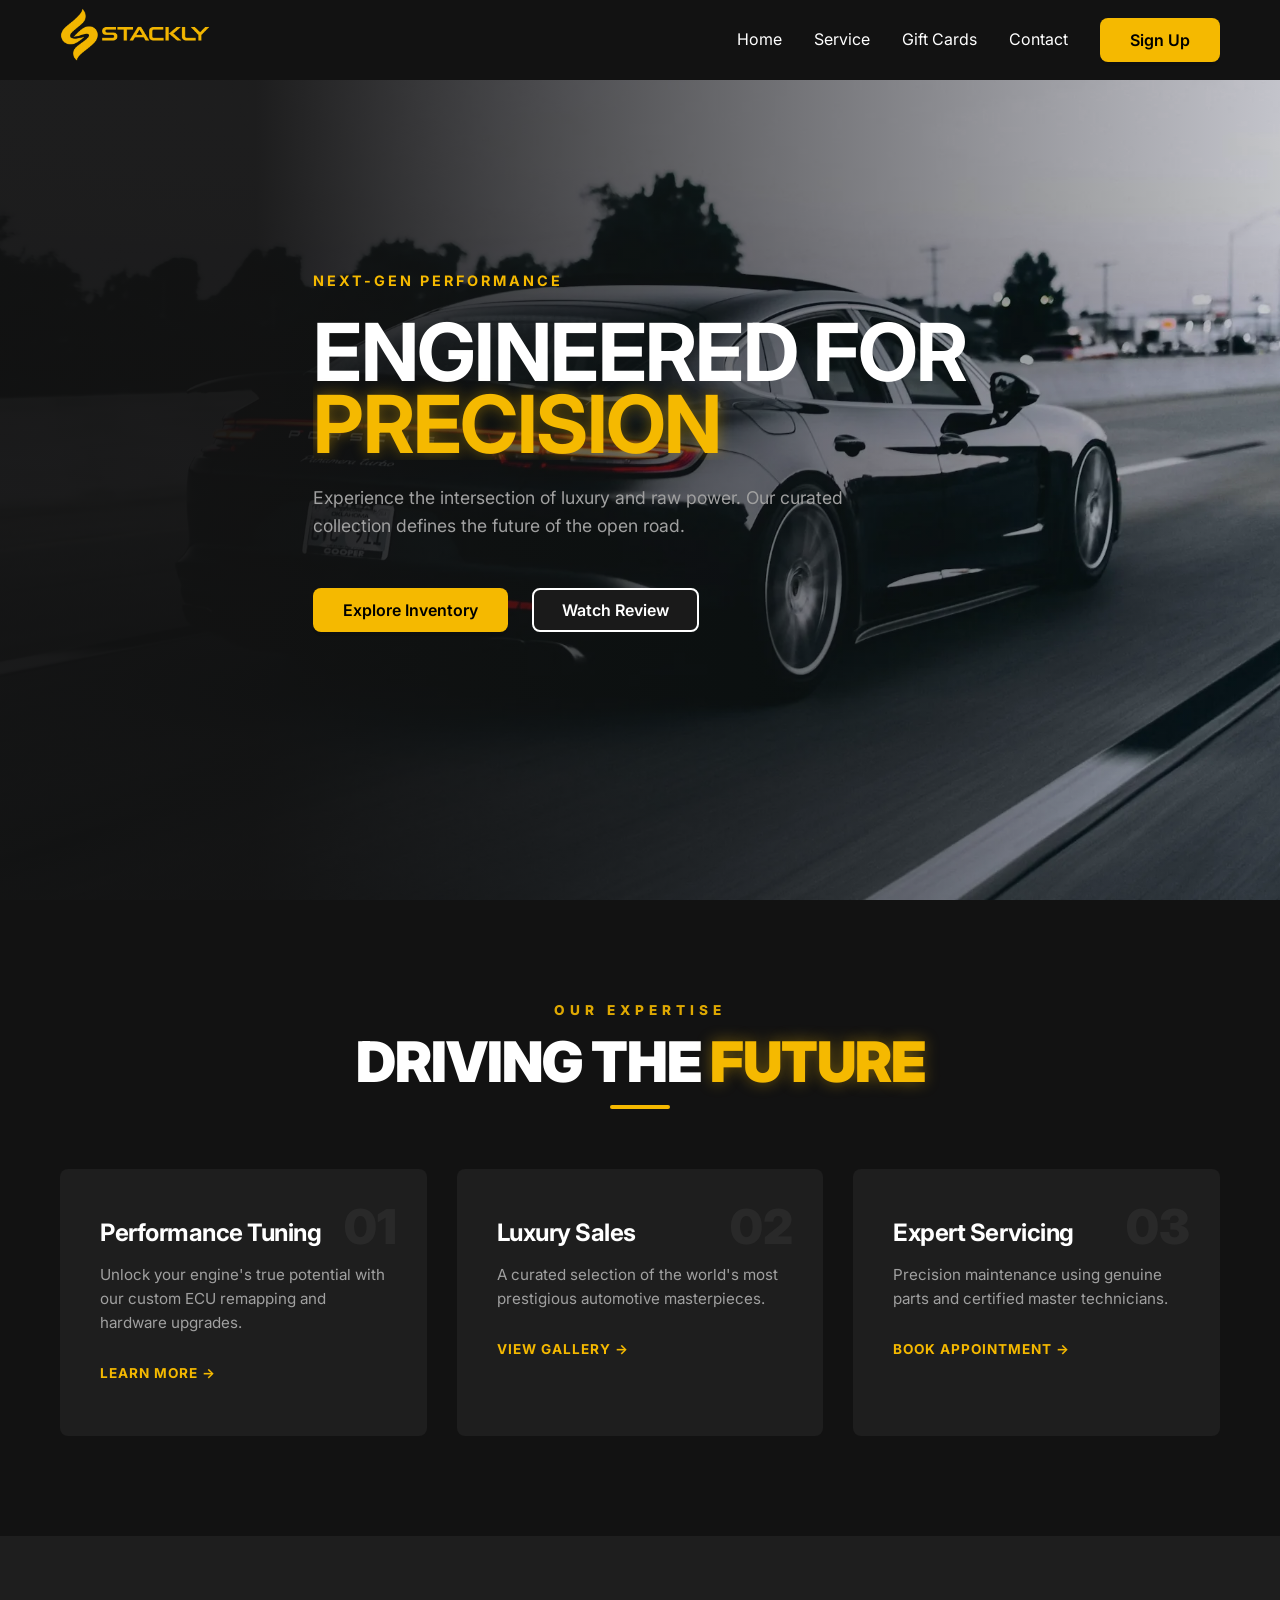
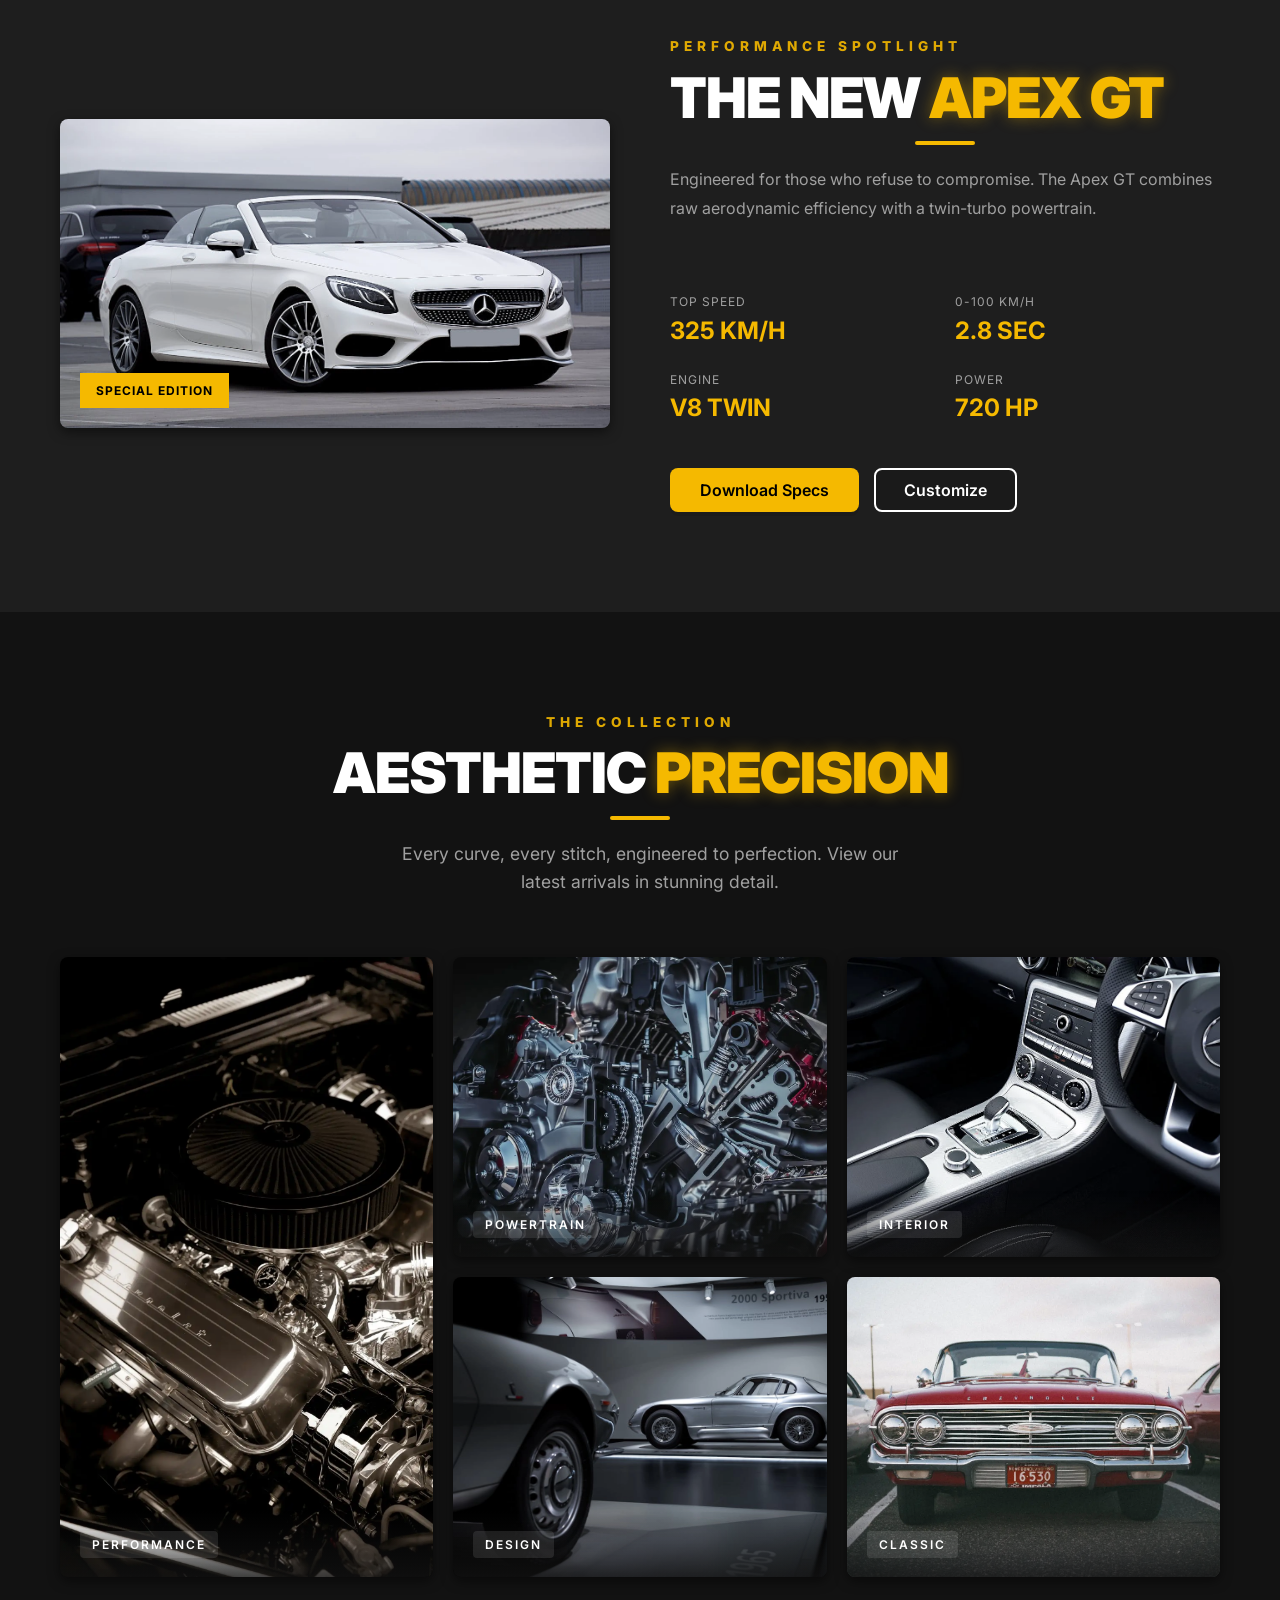
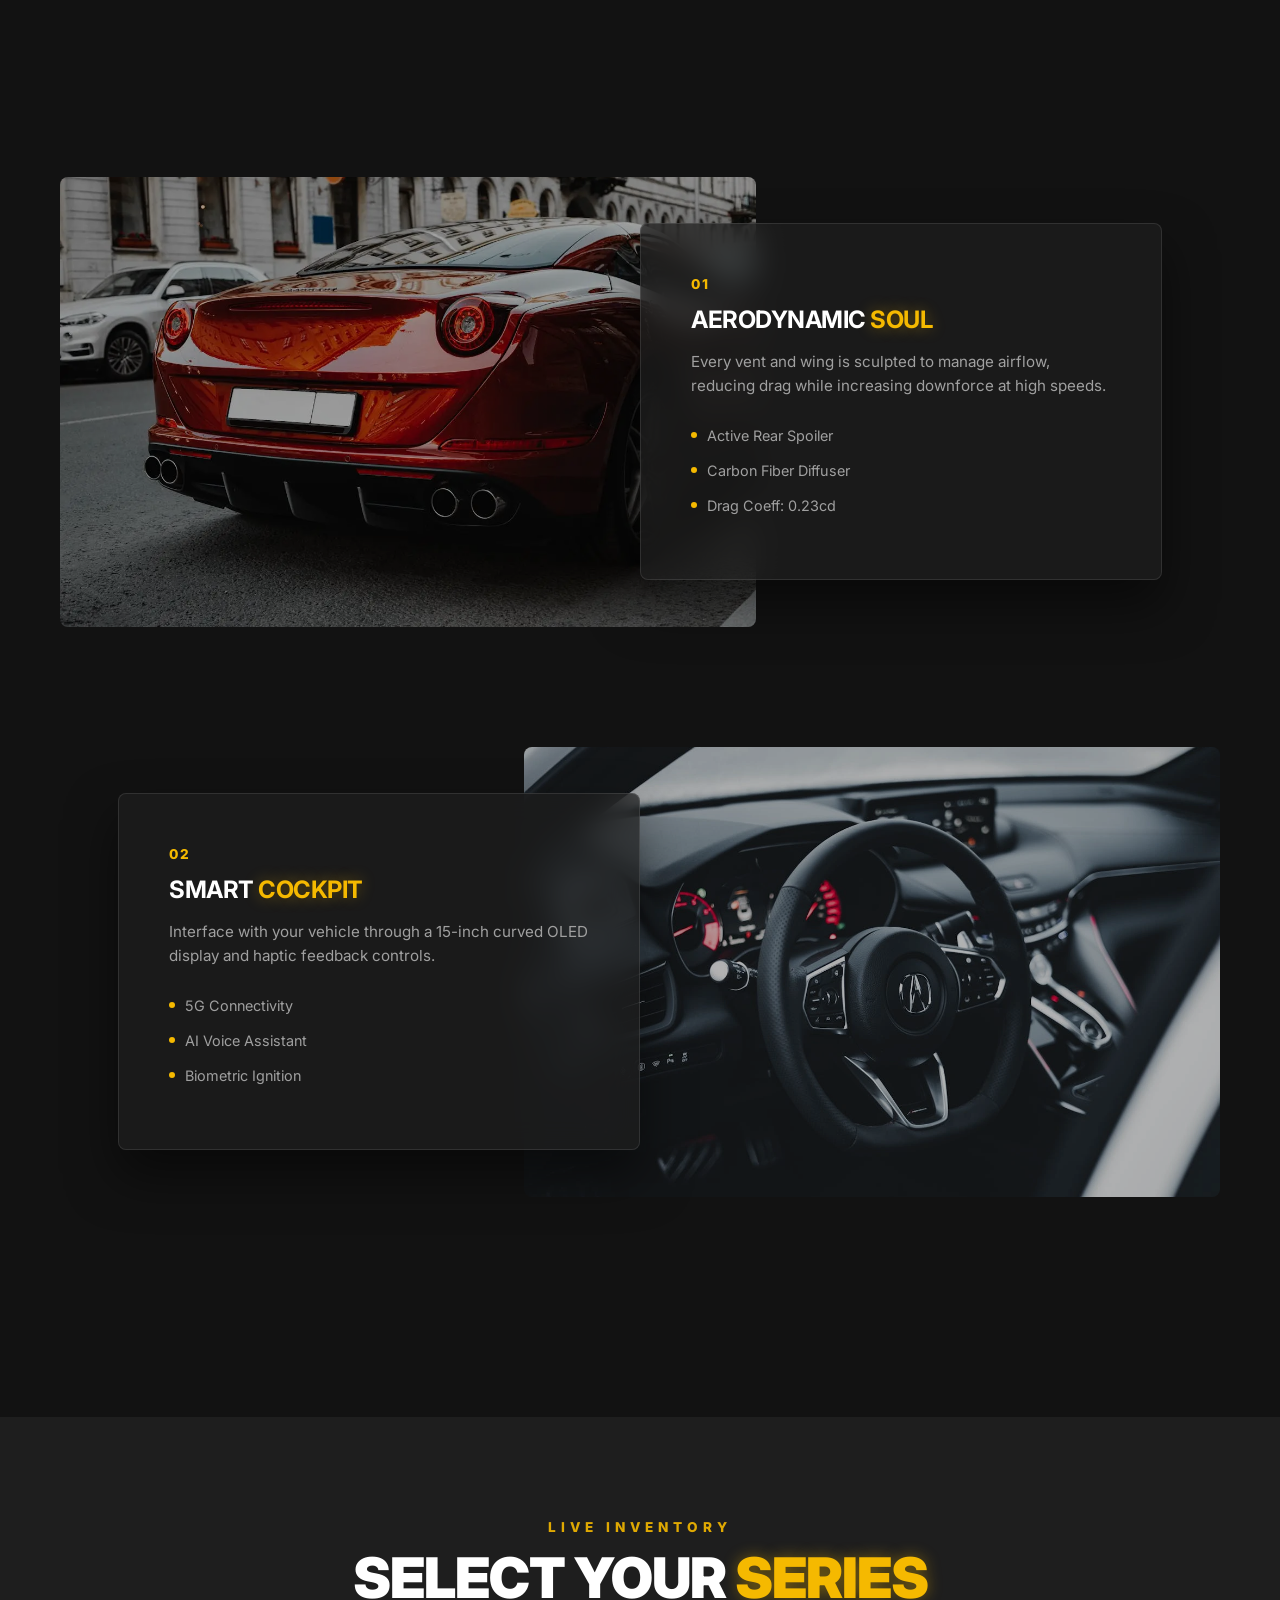
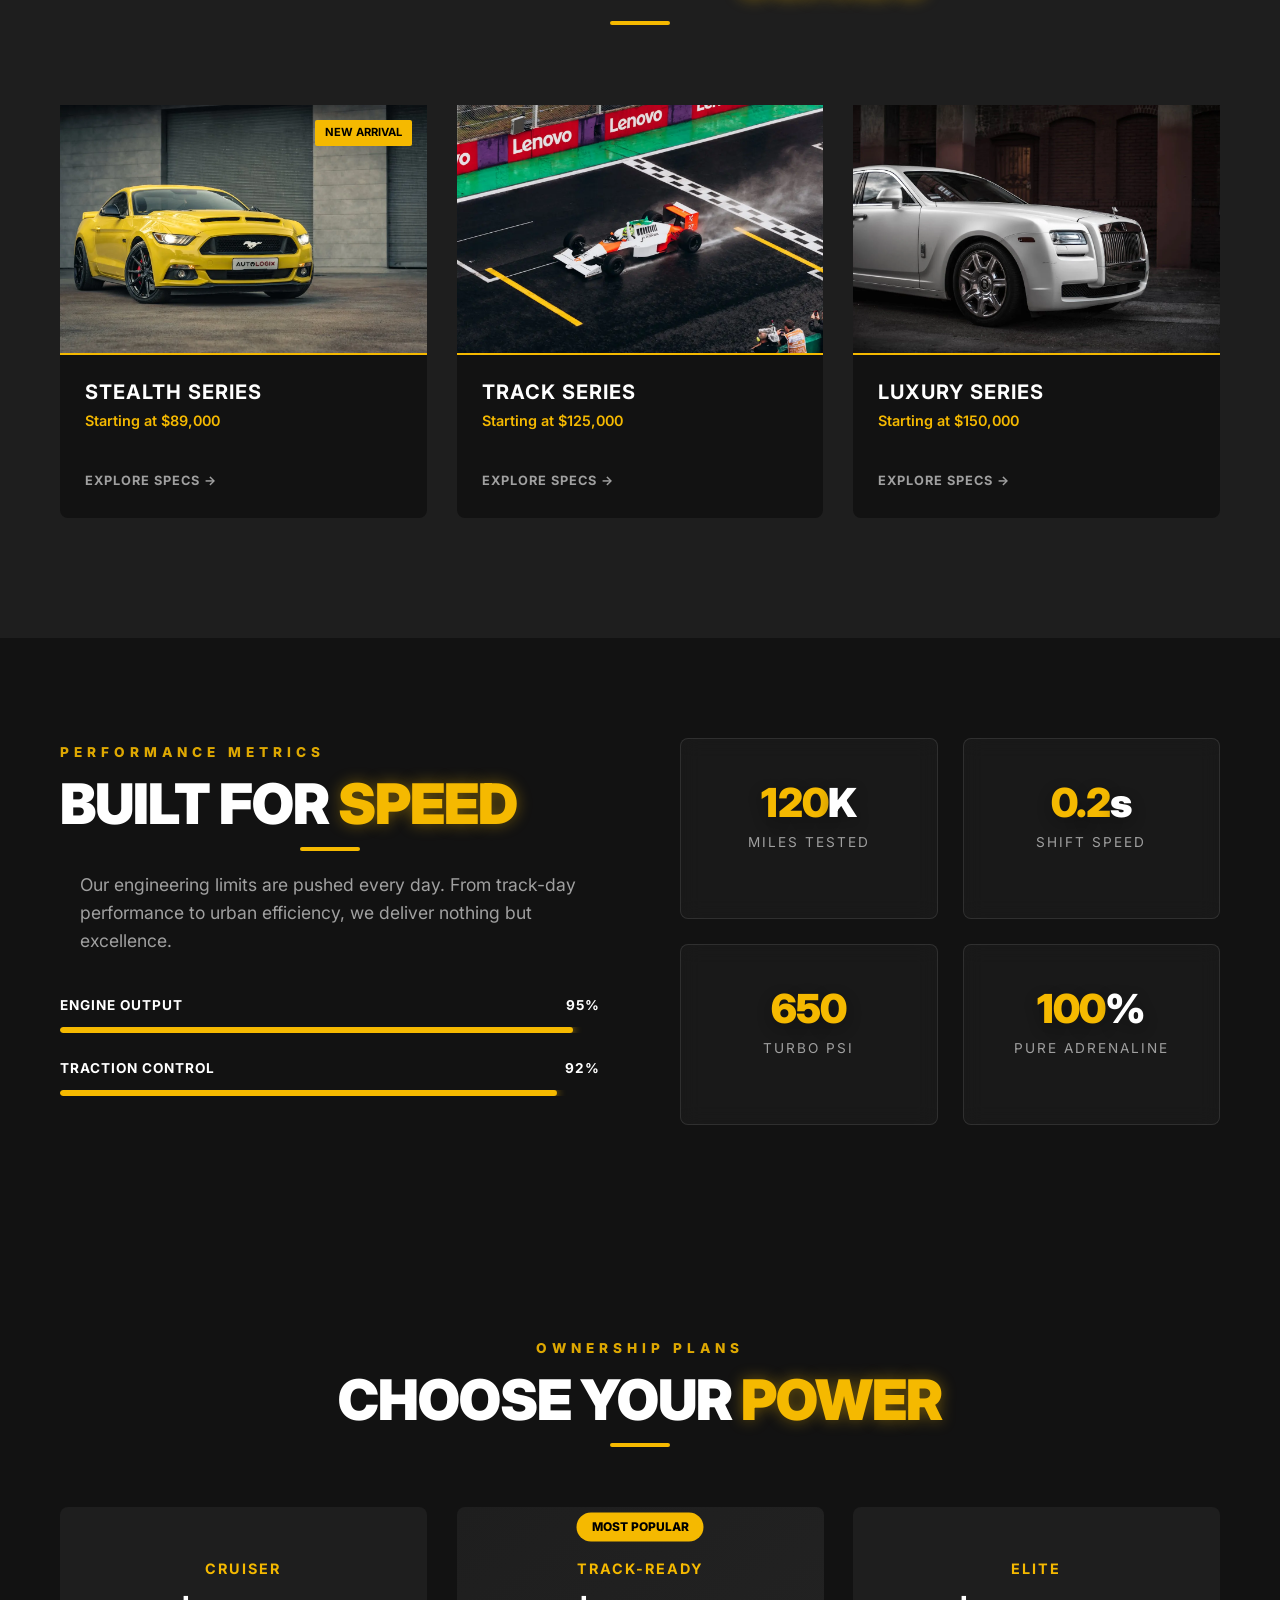
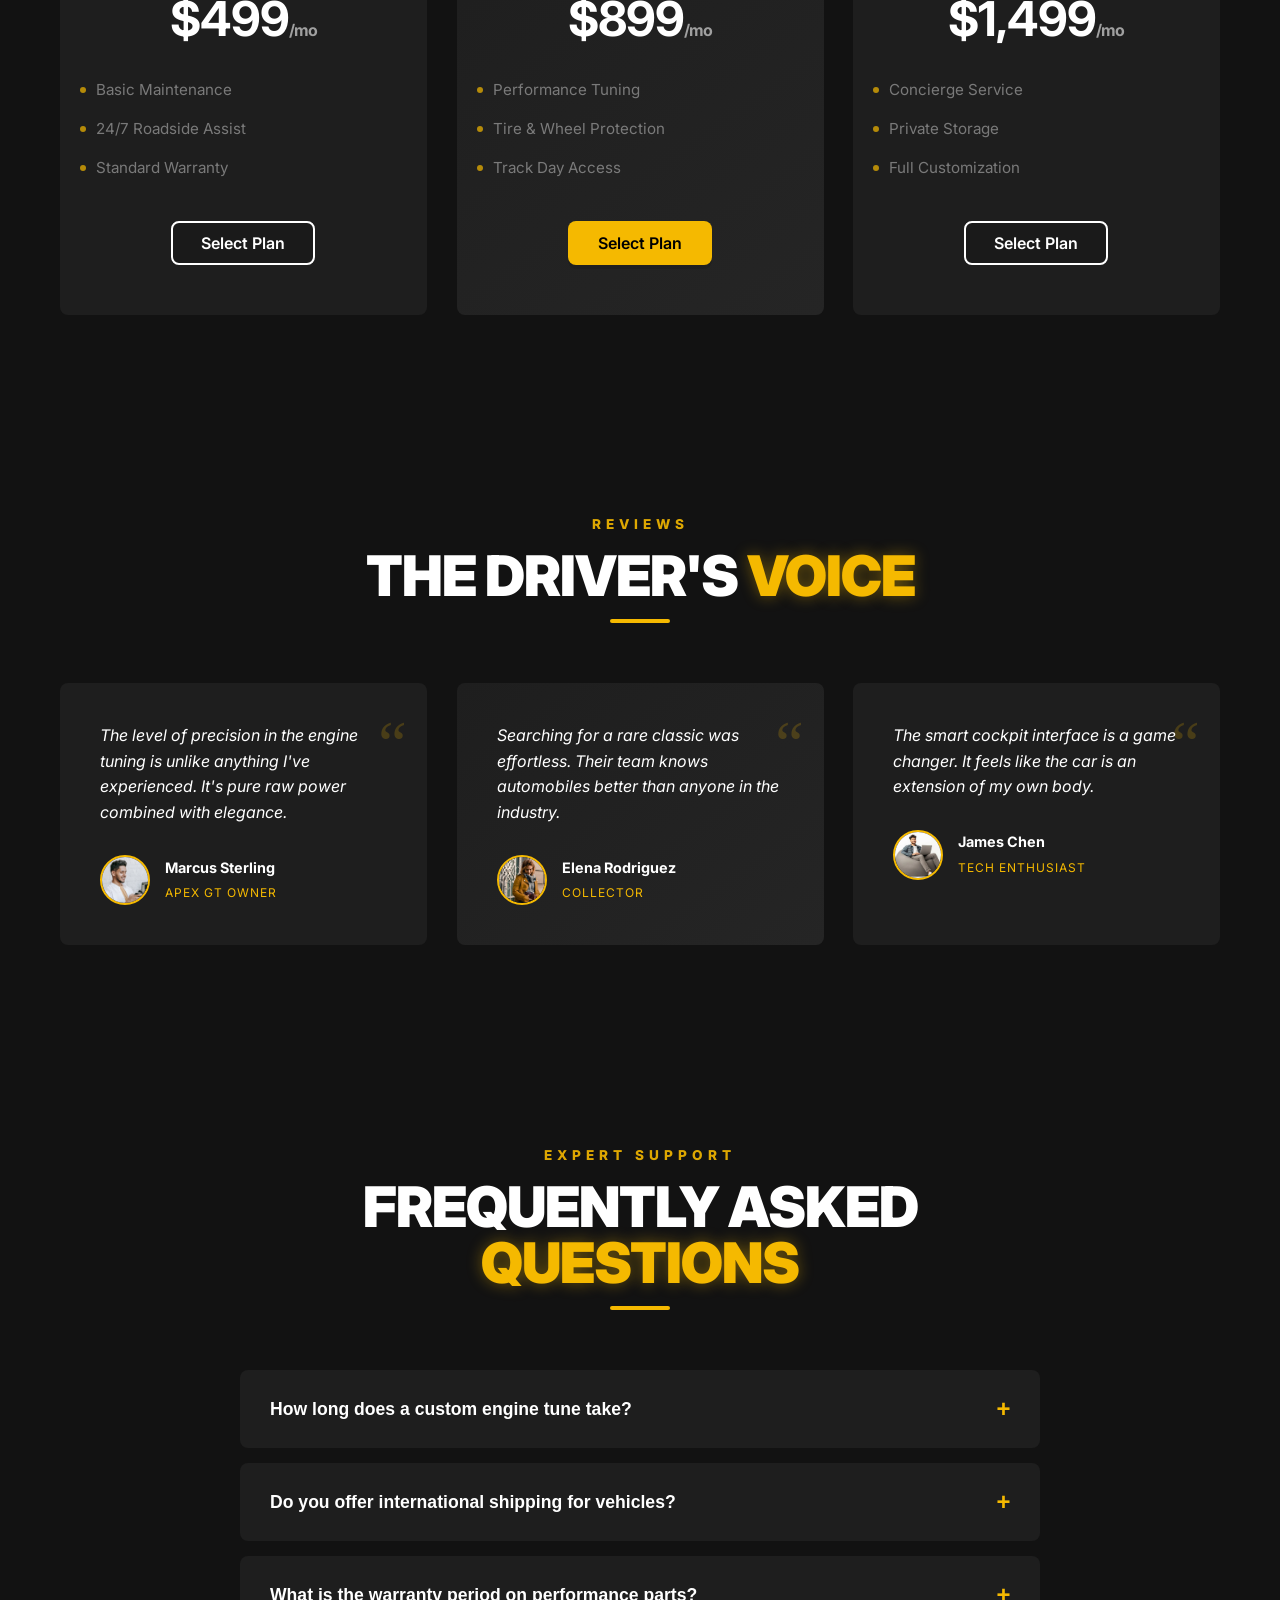
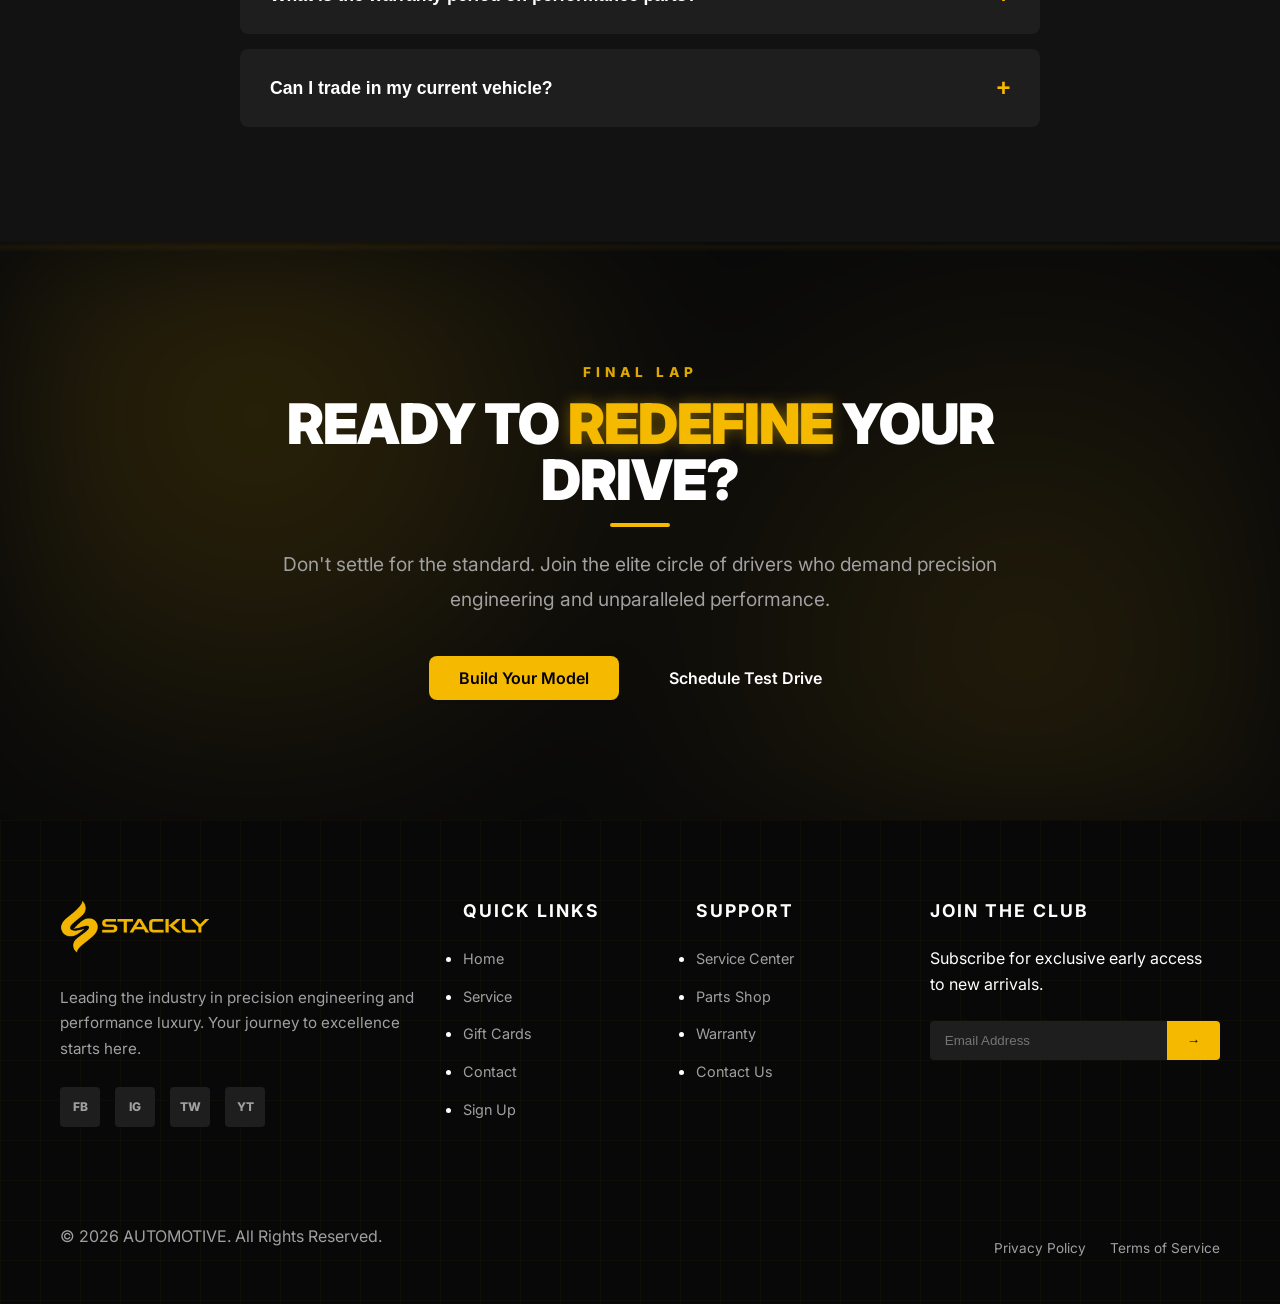
==== commit a465573d: "Add files via upload" ====
--- a/index.html
+++ b/index.html
@@ -58,8 +58,8 @@
                         of the open road.
                     </p>
                     <div class="hero-actions">
-                        <a href="#inventory" class="btn btn-primary">Explore Inventory</a>
-                        <a href="#video" class="btn btn-secondary">Watch Review</a>
+                        <a href="./error.html" class="btn btn-primary">Explore Inventory</a>
+                        <a href="./error.html" class="btn btn-secondary">Watch Review</a>
                     </div>
                 </div>
             </div>
@@ -84,7 +84,7 @@
                         <h3 class="card-title">Performance Tuning</h3>
                         <p class="card-text">Unlock your engine's true potential with our custom ECU remapping and
                             hardware upgrades.</p>
-                        <a href="#" class="card-link">Learn More &rarr;</a>
+                        <a href="./error.html" class="card-link">Learn More &rarr;</a>
                     </div>
 
                     <div class="feature-card active">
@@ -92,7 +92,7 @@
                         <h3 class="card-title">Luxury Sales</h3>
                         <p class="card-text">A curated selection of the world's most prestigious automotive
                             masterpieces.</p>
-                        <a href="#" class="card-link">View Gallery &rarr;</a>
+                        <a href="./error.html" class="card-link">View Gallery &rarr;</a>
                     </div>
 
                     <div class="feature-card">
@@ -100,7 +100,7 @@
                         <h3 class="card-title">Expert Servicing</h3>
                         <p class="card-text">Precision maintenance using genuine parts and certified master technicians.
                         </p>
-                        <a href="#" class="card-link">Book Appointment &rarr;</a>
+                        <a href="./error.html" class="card-link">Book Appointment &rarr;</a>
                     </div>
                 </div>
             </div>
@@ -118,8 +118,7 @@
             <div class="container showcase-container">
                 <div class="showcase-visual">
                     <div class="showcase-image-wrapper">
-                        <img src="https://images.unsplash.com/photo-1614162692292-7ac56d7f7f1e?auto=format&fit=crop&q=80&w=1200"
-                            alt="Supercar" class="showcase-img">
+                        <img src="./assets/img 1.webp" alt="Supercar" class="showcase-img">
                     </div>
                     <div class="visual-tag">Special Edition</div>
                 </div>
@@ -152,8 +151,8 @@
                     </div>
 
                     <div class="showcase-footer">
-                        <a href="#" class="btn btn-primary">Download Specs</a>
-                        <a href="#" class="btn btn-secondary">Customize</a>
+                        <a href="./error.html" class="btn btn-primary">Download Specs</a>
+                        <a href="./error.html" class="btn btn-secondary">Customize</a>
                     </div>
                 </div>
             </div>
@@ -180,40 +179,35 @@
                 <div class="gallery-grid">
 
                     <div class="gallery-item feature-item">
-                        <img src="https://images.unsplash.com/photo-1552519507-da3b142c6e3d?q=80&w=1200&auto=format&fit=crop"
-                            alt="Sports Car Profile" class="gallery-img">
+                        <img src="./assets/performance.webp" alt="Sports Car Profile" class="gallery-img">
                         <div class="image-overlay">
                             <span class="img-category">Performance</span>
                         </div>
                     </div>
 
                     <div class="gallery-item">
-                        <img src="https://images.unsplash.com/photo-1603386329225-868f9b1ee6c9?q=80&w=600&auto=format&fit=crop"
-                            alt="Engine Detail" class="gallery-img">
+                        <img src="./assets/powertrain.webp" alt="Engine Detail" class="gallery-img">
                         <div class="image-overlay">
                             <span class="img-category">Powertrain</span>
                         </div>
                     </div>
 
                     <div class="gallery-item">
-                        <img src="https://images.unsplash.com/photo-1549399542-7e3f8b79c340?q=80&w=600&auto=format&fit=crop"
-                            alt="Interior Luxury" class="gallery-img">
+                        <img src="./assets/interior.webp" alt="Interior Luxury" class="gallery-img">
                         <div class="image-overlay">
                             <span class="img-category">Interior</span>
                         </div>
                     </div>
 
                     <div class="gallery-item">
-                        <img src="https://images.unsplash.com/photo-1605559424843-9e4c228bf1c2?q=80&w=600&auto=format&fit=crop"
-                            alt="Wheel Detail" class="gallery-img">
+                        <img src="./assets/design.webp" alt="Wheel Detail" class="gallery-img">
                         <div class="image-overlay">
                             <span class="img-category">Design</span>
                         </div>
                     </div>
 
                     <div class="gallery-item">
-                        <img src="https://images.unsplash.com/photo-1492144534655-ae79c964c9d7?q=80&w=600&auto=format&fit=crop"
-                            alt="Classic Car Front" class="gallery-img">
+                        <img src="./assets/classic.webp" alt="Classic Car Front" class="gallery-img">
                         <div class="image-overlay">
                             <span class="img-category">Classic</span>
                         </div>
@@ -232,8 +226,7 @@
             <div class="container">
                 <div class="tech-row">
                     <div class="tech-image">
-                        <img src="https://images.unsplash.com/photo-1486497395442-885f2048ea08?q=80&w=1200&auto=format&fit=crop"
-                            alt="Engine Detail">
+                        <img src="./assets/aerodynamic.webp" alt="Engine Detail">
                     </div>
                     <div class="tech-card">
                         <span class="spec-number">01</span>
@@ -250,8 +243,7 @@
 
                 <div class="tech-row reverse">
                     <div class="tech-image">
-                        <img src="https://images.unsplash.com/photo-1583121274602-3e2820c69888?q=80&w=1200&auto=format&fit=crop"
-                            alt="Interior Tech">
+                        <img src="./assets/cockpit.webp" alt="Interior Tech">
                     </div>
                     <div class="tech-card">
                         <span class="spec-number">02</span>
@@ -286,37 +278,34 @@
                     <div class="inventory-card">
                         <div class="card-badge">New Arrival</div>
                         <div class="card-img-box">
-                            <img src="https://images.unsplash.com/photo-1555353540-64580b51c258?q=80&w=600&auto=format&fit=crop"
-                                alt="Stealth Series">
+                            <img src="./assets/stealth.webp" alt="Stealth Series">
                         </div>
                         <div class="card-info">
                             <h3>STEALTH SERIES</h3>
                             <p>Starting at $89,000</p>
-                            <a href="#" class="btn-text">Explore Specs &rarr;</a>
+                            <a href="./error.html" class="btn-text">Explore Specs &rarr;</a>
                         </div>
                     </div>
 
                     <div class="inventory-card">
                         <div class="card-img-box">
-                            <img src="https://images.unsplash.com/photo-1544636331-e26879cd4d9b?q=80&w=600&auto=format&fit=crop"
-                                alt="Track Series">
+                            <img src="./assets/track.webp" alt="Track Series">
                         </div>
                         <div class="card-info">
                             <h3>TRACK SERIES</h3>
                             <p>Starting at $125,000</p>
-                            <a href="#" class="btn-text">Explore Specs &rarr;</a>
+                            <a href="./error.html" class="btn-text">Explore Specs &rarr;</a>
                         </div>
                     </div>
 
                     <div class="inventory-card">
                         <div class="card-img-box">
-                            <img src="https://images.unsplash.com/photo-1503376780353-7e6692767b70?q=80&w=600&auto=format&fit=crop"
-                                alt="Luxury Series">
+                            <img src="./assets/luxury.webp" alt="Luxury Series">
                         </div>
                         <div class="card-info">
                             <h3>LUXURY SERIES</h3>
                             <p>Starting at $150,000</p>
-                            <a href="#" class="btn-text">Explore Specs &rarr;</a>
+                            <a href="./error.html" class="btn-text">Explore Specs &rarr;</a>
                         </div>
                     </div>
                 </div>
@@ -400,7 +389,7 @@
                             <li><i class="accent-dot"></i> 24/7 Roadside Assist</li>
                             <li><i class="accent-dot"></i> Standard Warranty</li>
                         </ul>
-                        <a href="#" class="btn btn-secondary">Select Plan</a>
+                        <a href="./error.html" class="btn btn-secondary">Select Plan</a>
                     </div>
 
                     <div class="price-card featured">
@@ -414,7 +403,7 @@
                             <li><i class="accent-dot"></i> Tire & Wheel Protection</li>
                             <li><i class="accent-dot"></i> Track Day Access</li>
                         </ul>
-                        <a href="#" class="btn btn-primary">Select Plan</a>
+                        <a href="./error.html" class="btn btn-primary">Select Plan</a>
                     </div>
 
                     <div class="price-card">
@@ -427,7 +416,7 @@
                             <li><i class="accent-dot"></i> Private Storage</li>
                             <li><i class="accent-dot"></i> Full Customization</li>
                         </ul>
-                        <a href="#" class="btn btn-secondary">Select Plan</a>
+                        <a href="./error.html" class="btn btn-secondary">Select Plan</a>
                     </div>
                 </div>
             </div>
@@ -452,7 +441,7 @@
                         <p class="review-text">The level of precision in the engine tuning is unlike anything I've
                             experienced. It's pure raw power combined with elegance.</p>
                         <div class="reviewer-info">
-                            <img src="https://i.pravatar.cc/150?u=1" alt="Driver" class="reviewer-img">
+                            <img src="./assets/m3.webp" alt="Driver" class="reviewer-img">
                             <div class="reviewer-details">
                                 <span class="reviewer-name">Marcus Sterling</span>
                                 <span class="reviewer-role">Apex GT Owner</span>
@@ -465,7 +454,7 @@
                         <p class="review-text">Searching for a rare classic was effortless. Their team knows automobiles
                             better than anyone in the industry.</p>
                         <div class="reviewer-info">
-                            <img src="https://i.pravatar.cc/150?u=2" alt="Driver" class="reviewer-img">
+                            <img src="./assets/round 4.webp" alt="Driver" class="reviewer-img">
                             <div class="reviewer-details">
                                 <span class="reviewer-name">Elena Rodriguez</span>
                                 <span class="reviewer-role">Collector</span>
@@ -478,7 +467,7 @@
                         <p class="review-text">The smart cockpit interface is a game changer. It feels like the car is
                             an extension of my own body.</p>
                         <div class="reviewer-info">
-                            <img src="https://i.pravatar.cc/150?u=3" alt="Driver" class="reviewer-img">
+                            <img src="./assets/m6.webp" alt="Driver" class="reviewer-img">
                             <div class="reviewer-details">
                                 <span class="reviewer-name">James Chen</span>
                                 <span class="reviewer-role">Tech Enthusiast</span>
@@ -572,8 +561,8 @@
                         and unparalleled performance.
                     </p>
                     <div class="cta-btns">
-                        <a href="#" class="btn btn-primary">Build Your Model</a>
-                        <a href="#" class="btn btn-outline">Schedule Test Drive</a>
+                        <a href="./error.html" class="btn btn-primary">Build Your Model</a>
+                        <a href="./error.html" class="btn btn-outline">Schedule Test Drive</a>
                     </div>
                 </div>
             </div>
--- a/style.css
+++ b/style.css
@@ -1,4 +1,3 @@
-/* --- Header Styles --- */
 .main-header {
     position: fixed;
     top: 0;
@@ -36,12 +35,11 @@
     gap: 2rem;
 }
 
-.nav-links a:hover{
+.nav-links a:hover {
     color: var(--primary-color);
     text-decoration: underline;
 }
 
-/* Close Button (Hidden on Desktop) */
 .close-menu {
     display: none;
     background: none;
@@ -54,7 +52,6 @@
     right: 20px;
 }
 
-/* Hamburger */
 .hamburger {
     display: none;
     flex-direction: column;
@@ -71,7 +68,6 @@
     transition: var(--transition);
 }
 
-/* --- Responsive (768px) --- */
 @media (max-width: 768px) {
     .hamburger {
         display: flex;
@@ -80,8 +76,8 @@
     .nav-links {
         position: fixed;
         top: 0;
-        right: -100%; /* Hidden */
-        width: 100%;  /* Full screen width */
+        right: -100%;
+        width: 100%;
         height: 100vh;
         background-color: var(--secondary-color);
         flex-direction: column;
@@ -91,7 +87,7 @@
     }
 
     .nav-links.active {
-        right: 0; /* Slide in */
+        right: 0;
     }
 
     .close-menu {
@@ -112,7 +108,6 @@
 
 
 
-/* --- Enhanced Hero Styles --- */
 .hero {
     position: relative;
     height: 100vh;
@@ -123,7 +118,6 @@
     background-color: var(--bg-dark);
 }
 
-/* 1. Background with a 'Shutter' Reveal */
 .hero-bg {
     position: absolute;
     top: 0;
@@ -131,11 +125,11 @@
     width: 100%;
     height: 100%;
     background: linear-gradient(to right, rgba(18, 18, 18, 0.95) 20%, rgba(18, 18, 18, 0.2)),
-                url('https://images.unsplash.com/photo-1503376780353-7e6692767b70?auto=format&fit=crop&q=80&w=1920');
+        url('./assets/hero.webp');
     background-size: cover;
     background-position: center;
     z-index: 1;
-    clip-path: inset(0 100% 0 0); /* Start hidden */
+    clip-path: inset(0 100% 0 0);
     animation: revealBackground 1.5s cubic-bezier(0.77, 0, 0.175, 1) forwards;
 }
 
@@ -144,24 +138,23 @@
     z-index: 2;
 }
 
-/* 2. Text Reveal via Clip-Path (Modern/Premium) */
 .hero-badge {
     display: inline-block;
     color: var(--primary-color);
     font-size: 0.9rem;
     font-weight: 700;
     text-transform: uppercase;
-    letter-spacing: 8px; /* Start wide */
+    letter-spacing: 8px;
     margin-bottom: 1.5rem;
     opacity: 0;
     animation: revealBadge 1s cubic-bezier(0.23, 1, 0.32, 1) forwards 0.8s;
 }
 
 .hero-title {
-    font-size: clamp(2.5rem, 8vw, 5rem); /* Responsive size */
+    font-size: clamp(2.5rem, 8vw, 5rem);
     line-height: 0.9;
     margin-bottom: 1.5rem;
-    clip-path: polygon(0 0, 100% 0, 100% 0, 0 0); /* Start hidden bottom */
+    clip-path: polygon(0 0, 100% 0, 100% 0, 0 0);
     transform: translateY(50px);
     animation: revealText 1.2s cubic-bezier(0.23, 1, 0.32, 1) forwards 1s;
 }
@@ -176,7 +169,6 @@
     animation: fadeInUp 0.8s ease forwards 1.4s;
 }
 
-/* 3. Button "Glow Burst" Animation */
 .hero-actions {
     display: flex;
     gap: 1.5rem;
@@ -185,14 +177,13 @@
     animation: fadeInUp 0.8s ease forwards 1.6s;
 }
 
-/* --- The New Animation Keyframes --- */
-
-/* Background slides in like a garage door or shutter */
+
 @keyframes revealBackground {
-    to { clip-path: inset(0 0 0 0); }
-}
-
-/* Badge letters 'tighten' together like a focusing lens */
+    to {
+        clip-path: inset(0 0 0 0);
+    }
+}
+
 @keyframes revealBadge {
     to {
         opacity: 1;
@@ -200,7 +191,6 @@
     }
 }
 
-/* Title slides up from behind an invisible mask */
 @keyframes revealText {
     to {
         clip-path: polygon(0 0, 100% 0, 100% 100%, 0 100%);
@@ -215,7 +205,6 @@
     }
 }
 
-/* --- Mobile Fixes (768px) --- */
 @media (max-width: 768px) {
     .hero {
         text-align: center;
@@ -224,7 +213,7 @@
 
     .hero-bg {
         background: linear-gradient(to top, rgba(18, 18, 18, 1) 10%, rgba(18, 18, 18, 0.4)),
-                    url('https://images.unsplash.com/photo-1503376780353-7e6692767b70?auto=format&fit=crop&q=80&w=1200');
+            url('./assets/hero.webp');
         background-position: center;
     }
 
@@ -242,7 +231,6 @@
 
 
 
-/* --- Features Section --- */
 .features {
     padding: 100px 0;
     background-color: var(--bg-dark);
@@ -266,14 +254,12 @@
     margin-top: 10px;
 }
 
-/* Grid Layout */
 .features-grid {
     display: grid;
     grid-template-columns: repeat(3, 1fr);
     gap: 30px;
 }
 
-/* Feature Card Styling */
 .feature-card {
     background-color: var(--bg-surface);
     padding: 50px 40px;
@@ -298,7 +284,7 @@
 .card-icon {
     font-size: 3rem;
     font-weight: 900;
-    color: rgba(255, 255, 255, 0.05); /* Ghost number effect */
+    color: rgba(255, 255, 255, 0.05);
     position: absolute;
     top: 20px;
     right: 30px;
@@ -324,7 +310,6 @@
     letter-spacing: 1px;
 }
 
-/* --- Hover States --- */
 .feature-card:hover {
     transform: translateY(-10px);
     border-color: var(--primary-color);
@@ -340,19 +325,17 @@
     opacity: 0.2;
 }
 
-/* Highlight the middle card by default (Optional) */
 .feature-card.active {
     border-color: rgba(245, 185, 0, 0.3);
 }
 
-/* --- Responsive (768px) --- */
 @media (max-width: 768px) {
     .features {
         padding: 60px 0;
     }
 
     .features-grid {
-        grid-template-columns: 1fr; /* Stacked cards on mobile */
+        grid-template-columns: 1fr;
         gap: 20px;
     }
 
@@ -382,10 +365,9 @@
 
 
 
-/* --- Showcase Section --- */
 .showcase {
     padding: 100px 0;
-    background-color: var(--bg-surface); /* Contrast against main bg-dark */
+    background-color: var(--bg-surface);
     overflow: hidden;
 }
 
@@ -395,7 +377,6 @@
     gap: 60px;
 }
 
-/* Visual Side with Ken Burns */
 .showcase-visual {
     flex: 1;
     position: relative;
@@ -417,7 +398,7 @@
 }
 
 .showcase-visual:hover .showcase-img {
-    transform: scale(1.1) translateX(10px); /* Manual Ken Burns on hover */
+    transform: scale(1.1) translateX(10px);
 }
 
 .visual-tag {
@@ -433,7 +414,6 @@
     letter-spacing: 1px;
 }
 
-/* Content Side */
 .showcase-content {
     flex: 1;
 }
@@ -444,7 +424,6 @@
     line-height: 1.8;
 }
 
-/* Specs Grid */
 .specs-grid {
     display: grid;
     grid-template-columns: repeat(2, 1fr);
@@ -477,14 +456,13 @@
     gap: 15px;
 }
 
-/* --- Responsive (768px) --- */
 @media (max-width: 768px) {
     .showcase {
         padding: 60px 0;
     }
 
     .showcase-container {
-        flex-direction: column; /* Stacks image on top of text */
+        flex-direction: column;
         gap: 40px;
     }
 
@@ -502,7 +480,7 @@
     }
 
     .specs-grid {
-        grid-template-columns: repeat(2, 1fr); /* Keep 2x2 on mobile */
+        grid-template-columns: repeat(2, 1fr);
         text-align: left;
     }
 
@@ -519,16 +497,15 @@
 
 
 
-/* --- Gallery Showcase Section --- */
 .gallery-showcase {
     padding: 100px 0;
-    background-color: var(--bg-dark); /* Keeps the dark 'garage' vibe */
+    background-color: var(--bg-dark);
 }
 
 .section-header {
     text-align: center;
     max-width: 600px;
-    margin: 0 auto 60px; /* Centers the header text */
+    margin: 0 auto 60px;
 }
 
 .section-description {
@@ -538,47 +515,41 @@
     line-height: 1.7;
 }
 
-/* --- Modern Grid Layout (Desktop) --- */
 .gallery-grid {
     display: grid;
-    grid-template-columns: repeat(3, 1fr); /* 3 equal columns */
-    grid-template-rows: repeat(2, 300px);   /* 2 rows, fixed height */
+    grid-template-columns: repeat(3, 1fr);
+    grid-template-rows: repeat(2, 300px);
     gap: 20px;
 }
 
-/* Base Gallery Item Styles */
 .gallery-item {
     position: relative;
-    overflow: hidden; /* Crucial for zoom effect */
+    overflow: hidden;
     border-radius: var(--radius);
     border: 1px solid var(--road-gray);
     box-shadow: var(--shadow-industrial);
     cursor: pointer;
 }
 
-/* The Feature Image (Spans 2 rows) */
 .feature-item {
-    grid-column: 1 / 2; /* First column */
-    grid-row: 1 / 3;    /* Spans row 1 and 2 */
-}
-
-/* The Image itself */
+    grid-column: 1 / 2;
+    grid-row: 1 / 3;
+}
+
 .gallery-img {
     width: 100%;
     height: 100%;
-    object-fit: cover; /* Ensures image fills container without stretching */
+    object-fit: cover;
     display: block;
-    filter: grayscale(15%); /* Subtle aesthetic desaturation */
-    transition: transform 0.6s cubic-bezier(0.23, 1, 0.32, 1); /* Premium zoom curve */
-}
-
-/* Hover Effect: The 'Car Commercial' Ken Burns Zoom */
+    filter: grayscale(15%);
+    transition: transform 0.6s cubic-bezier(0.23, 1, 0.32, 1);
+}
+
 .gallery-item:hover .gallery-img {
-    transform: scale(1.1); /* Slow zoom in */
-    filter: grayscale(0%);  /* Pop into full color */
-}
-
-/* Aesthetic Overlay on Image */
+    transform: scale(1.1);
+    filter: grayscale(0%);
+}
+
 .image-overlay {
     position: absolute;
     bottom: 0;
@@ -591,7 +562,7 @@
 
 .img-category {
     color: var(--text-main);
-    background-color: rgba(255, 255, 255, 0.1); /* Subtle 'glass' badge */
+    background-color: rgba(255, 255, 255, 0.1);
     backdrop-filter: blur(5px);
     padding: 6px 12px;
     border-radius: 4px;
@@ -601,26 +572,22 @@
     font-weight: 600;
 }
 
-/* --- Responsive (768px) --- */
 @media (max-width: 768px) {
     .gallery-showcase {
         padding: 60px 0;
     }
 
-    /* Change grid to stacked list for mobile readability */
     .gallery-grid {
-        grid-template-columns: 1fr; /* Single column stack */
-        grid-template-rows: auto;    /* Row height defined by content */
+        grid-template-columns: 1fr;
+        grid-template-rows: auto;
         gap: 15px;
     }
 
-    /* Reset the feature item so it behaves like the others */
     .feature-item {
         grid-column: auto;
         grid-row: auto;
     }
 
-    /* Define a fixed height for mobile gallery images */
     .gallery-item {
         height: 250px;
     }
@@ -639,7 +606,6 @@
 
 
 
-/* --- Tech Specs Section --- */
 .tech-specs {
     padding: 100px 0;
     background-color: var(--bg-dark);
@@ -648,7 +614,7 @@
 .tech-row {
     display: flex;
     align-items: center;
-    gap: 0; /* Removing gap to allow overlapping */
+    gap: 0;
     margin-bottom: 120px;
     position: relative;
 }
@@ -657,7 +623,6 @@
     flex-direction: row-reverse;
 }
 
-/* Image Wrapper */
 .tech-image {
     flex: 0 0 60%;
     height: 450px;
@@ -674,22 +639,21 @@
     transition: var(--transition);
 }
 
-/* Glassmorphism Card */
 .tech-card {
     flex: 0 0 45%;
-    background: rgba(30, 30, 30, 0.7); /* Frosted Surface */
+    background: rgba(30, 30, 30, 0.7);
     backdrop-filter: blur(15px);
     padding: 50px;
     border-radius: var(--radius);
     border: 1px solid rgba(255, 255, 255, 0.1);
-    margin-left: -10%; /* Overlap the image */
+    margin-left: -10%;
     z-index: 5;
-    box-shadow: 0 25px 50px rgba(0,0,0,0.5);
+    box-shadow: 0 25px 50px rgba(0, 0, 0, 0.5);
 }
 
 .tech-row.reverse .tech-card {
     margin-left: 0;
-    margin-right: -10%; /* Overlap on the other side */
+    margin-right: -10%;
 }
 
 .spec-number {
@@ -723,9 +687,10 @@
     border-radius: 50%;
 }
 
-/* --- Responsive (768px) --- */
 @media (max-width: 768px) {
-    .tech-row, .tech-row.reverse {
+
+    .tech-row,
+    .tech-row.reverse {
         flex-direction: column;
         margin-bottom: 60px;
     }
@@ -739,7 +704,7 @@
     .tech-card {
         flex: 0 0 100%;
         width: 90%;
-        margin: -40px auto 0; /* Overlap vertically on mobile */
+        margin: -40px auto 0;
         padding: 30px;
         text-align: center;
     }
@@ -755,7 +720,6 @@
 
 
 
-/* --- Inventory Section --- */
 .inventory {
     padding: 100px 0;
     background-color: var(--bg-surface);
@@ -768,7 +732,6 @@
     padding: 20px 0;
 }
 
-/* --- Inventory Card --- */
 .inventory-card {
     flex: 0 0 calc(33.333% - 20px);
     background: var(--bg-dark);
@@ -833,26 +796,20 @@
     letter-spacing: 1px;
 }
 
-/* --- Attractive Animations --- */
-
-/* 1. Skew & Lift Effect */
 .inventory-card:hover {
     transform: translateY(-10px) skewX(-1deg);
     border-color: var(--primary-color);
-    box-shadow: 0 20px 40px rgba(0,0,0,0.6);
-}
-
-/* 2. Image Zoom on Hover */
+    box-shadow: 0 20px 40px rgba(0, 0, 0, 0.6);
+}
+
 .inventory-card:hover .card-img-box img {
     transform: scale(1.15);
 }
 
-/* 3. Button Color Pop */
 .inventory-card:hover .btn-text {
     color: var(--primary-color);
 }
 
-/* --- Responsive (768px) --- */
 @media (max-width: 768px) {
     .inventory-track {
         flex-direction: column;
@@ -875,28 +832,23 @@
 
 
 
-/* --- Parallax Stats Section --- */
 .stats-parallax {
     position: relative;
     width: 100%;
     min-height: 600px;
-    /* Fixed Background Image */
-    background-image: url('https://images.unsplash.com/photo-1492144534655-ae79c964c9d7?q=80&w=1920&auto=format&fit=crop');
-    background-attachment: fixed; /* This makes it fixed */
+    background-image: url('./assets/bg\ img.webp');
+    background-attachment: fixed;
     background-position: center;
     background-repeat: no-repeat;
     background-size: cover;
     overflow: hidden;
 }
 
-/* Dark Overlay to make text pop */
 .parallax-overlay {
     width: 100%;
     height: 100%;
-    background: linear-gradient(
-        rgba(18, 18, 18, 0.85), 
-        rgba(18, 18, 18, 0.95)
-    );
+    background: linear-gradient(rgba(18, 18, 18, 0.85),
+            rgba(18, 18, 18, 0.95));
     padding: 100px 0;
 }
 
@@ -907,10 +859,9 @@
     align-items: center;
 }
 
-/* Glassmorphism Stat Boxes */
 .stat-box-glass {
-    background: rgba(255, 255, 255, 0.03); /* Extremely subtle white */
-    backdrop-filter: blur(10px); /* Frosted glass */
+    background: rgba(255, 255, 255, 0.03);
+    backdrop-filter: blur(10px);
     padding: 40px 20px;
     text-align: center;
     border-radius: var(--radius);
@@ -932,10 +883,9 @@
     text-shadow: 0 5px 15px rgba(0, 0, 0, 0.3);
 }
 
-/* --- Responsive (768px) --- */
 @media (max-width: 768px) {
     .stats-parallax {
-        background-attachment: scroll; /* Mobile often struggles with fixed backgrounds */
+        background-attachment: scroll;
     }
 
     .stats-container {
@@ -947,7 +897,7 @@
     .stats-grid {
         grid-template-columns: repeat(2, 1fr);
     }
-    
+
     .section-description {
         margin: 0 auto;
     }
@@ -955,7 +905,6 @@
 
 
 
-/* --- Performance Stats Section --- */
 .performance-stats {
     padding: 100px 0;
     background-color: var(--bg-surface);
@@ -969,7 +918,6 @@
     align-items: center;
 }
 
-/* --- Progress Bars (Telemetry Style) --- */
 .skill-bars {
     margin-top: 40px;
 }
@@ -1002,17 +950,17 @@
     background: var(--primary-color);
     box-shadow: 0 0 10px var(--primary-color);
     border-radius: 10px;
-    /* Loading Animation */
     animation: loadBar 2s cubic-bezier(0.1, 1, 0.3, 1) forwards;
     transform-origin: left;
     transform: scaleX(0);
 }
 
 @keyframes loadBar {
-    to { transform: scaleX(1); }
-}
-
-/* --- Stats Grid (Right Side) --- */
+    to {
+        transform: scaleX(1);
+    }
+}
+
 .stats-grid {
     display: grid;
     grid-template-columns: repeat(2, 1fr);
@@ -1051,7 +999,6 @@
     color: var(--text-muted);
 }
 
-/* --- Responsive (768px) --- */
 @media (max-width: 768px) {
     .stats-container {
         grid-template-columns: 1fr;
@@ -1064,7 +1011,7 @@
     }
 
     .stats-grid {
-        grid-template-columns: repeat(2, 1fr); /* 2x2 grid is still good for mobile */
+        grid-template-columns: repeat(2, 1fr);
     }
 
     .stat-box {
@@ -1083,7 +1030,6 @@
 
 
 
-/* --- Pricing Section --- */
 .pricing-tiers {
     padding: 100px 0;
     background-color: var(--bg-dark);
@@ -1096,7 +1042,6 @@
     align-items: center;
 }
 
-/* --- The Price Card --- */
 .price-card {
     background: var(--bg-surface);
     padding: 50px 30px;
@@ -1105,28 +1050,33 @@
     text-align: center;
     position: relative;
     transition: var(--transition);
-    /* Entrance Animation (Applied to all views) */
     opacity: 0;
     transform: translateY(30px);
     animation: revealUp 0.8s cubic-bezier(0.2, 1, 0.3, 1) forwards;
 }
 
-/* Staggered load for all devices */
-.price-card:nth-child(1) { animation-delay: 0.1s; }
-.price-card:nth-child(2) { animation-delay: 0.3s; }
-.price-card:nth-child(3) { animation-delay: 0.5s; }
-
-/* Featured Card Highlight */
+.price-card:nth-child(1) {
+    animation-delay: 0.1s;
+}
+
+.price-card:nth-child(2) {
+    animation-delay: 0.3s;
+}
+
+.price-card:nth-child(3) {
+    animation-delay: 0.5s;
+}
+
 .price-card.featured {
     border-color: var(--primary-color);
-    transform: scale(1.05); /* Slightly larger */
+    transform: scale(1.05);
     background: linear-gradient(145deg, var(--bg-surface), #252525);
     z-index: 10;
 }
 
 .featured-badge {
     position: absolute;
-    top: 0;
+    top: 20px;
     left: 50%;
     transform: translate(-50%, -50%);
     background: var(--primary-color);
@@ -1176,7 +1126,6 @@
     gap: 10px;
 }
 
-/* --- High-End Animations (Mobile & Desktop) --- */
 .price-card:hover {
     transform: translateY(-15px) scale(1.02);
     border-color: var(--primary-color);
@@ -1184,38 +1133,41 @@
 }
 
 .price-card.featured:hover {
-    transform: translateY(-15px) scale(1.08); /* Extra pop for featured */
-}
-
-/* --- Responsive (768px) --- */
+    transform: translateY(-15px) scale(1.08);
+}
+
 @media (max-width: 768px) {
     .pricing-grid {
-        grid-template-columns: 1fr; /* Stack for mobile but keep animations */
+        grid-template-columns: 1fr;
         gap: 50px;
     }
 
     .price-card.featured {
-        transform: scale(1); /* Reset scale for stack, but hover still works */
-    }
-    
+        transform: scale(1);
+    }
+
     .price-card.featured:hover {
         transform: translateY(-15px) scale(1.05);
     }
 }
 
-/* --- 1. The Entrance 'Ignition' Animation --- */
 .price-card {
     opacity: 0;
-    /* Start slightly smaller and lower */
     transform: translateY(50px) scale(0.9);
-    /* Cubic-bezier mimics a car accelerating from a stop */
     animation: cardIgnition 1s cubic-bezier(0.16, 1, 0.3, 1) forwards;
 }
 
-/* Staggered startup for all devices */
-.price-card:nth-child(1) { animation-delay: 0.1s; }
-.price-card:nth-child(2) { animation-delay: 0.3s; }
-.price-card:nth-child(3) { animation-delay: 0.5s; }
+.price-card:nth-child(1) {
+    animation-delay: 0.1s;
+}
+
+.price-card:nth-child(2) {
+    animation-delay: 0.3s;
+}
+
+.price-card:nth-child(3) {
+    animation-delay: 0.5s;
+}
 
 @keyframes cardIgnition {
     to {
@@ -1224,14 +1176,12 @@
     }
 }
 
-/* --- 2. The 'Magnetic' Hover Effect --- */
 .price-card {
     position: relative;
     z-index: 1;
     overflow: hidden;
 }
 
-/* The Glowing Racing Stripe Reveal */
 .price-card::after {
     content: '';
     position: absolute;
@@ -1248,15 +1198,14 @@
 .price-card:hover {
     transform: translateY(-20px) scale(1.03) !important;
     border-color: var(--primary-color);
-    box-shadow: 0 30px 60px rgba(0, 0, 0, 0.7), 
-                0 0 20px rgba(245, 185, 0, 0.2);
+    box-shadow: 0 30px 60px rgba(0, 0, 0, 0.7),
+        0 0 20px rgba(245, 185, 0, 0.2);
 }
 
 .price-card:hover::after {
     opacity: 1;
 }
 
-/* --- 3. The Price 'Vibration' Effect --- */
 .price-value {
     transition: transform 0.3s ease;
 }
@@ -1267,18 +1216,24 @@
     text-shadow: 0 0 10px rgba(245, 185, 0, 0.3);
 }
 
-/* --- 4. Pulse Animation for the Featured Button --- */
 .price-card.featured .btn-primary {
     animation: btnPulse 2s infinite;
 }
 
 @keyframes btnPulse {
-    0% { box-shadow: 0 0 0 0 rgba(245, 185, 0, 0.4); }
-    70% { box-shadow: 0 0 0 15px rgba(245, 185, 0, 0); }
-    100% { box-shadow: 0 0 0 0 rgba(245, 185, 0, 0); }
-}
-
-/* --- 5. Feature List Reveal --- */
+    0% {
+        box-shadow: 0 0 0 0 rgba(245, 185, 0, 0.4);
+    }
+
+    70% {
+        box-shadow: 0 0 0 15px rgba(245, 185, 0, 0);
+    }
+
+    100% {
+        box-shadow: 0 0 0 0 rgba(245, 185, 0, 0);
+    }
+}
+
 .price-features li {
     transform: translateX(-10px);
     opacity: 0.7;
@@ -1291,15 +1246,12 @@
     color: var(--text-main);
 }
 
-/* --- 6. 768px Mobile Consistency --- */
 @media (max-width: 768px) {
-    /* Ensure the scale and hover effects don't break mobile boundaries */
     .price-card:hover {
         transform: translateY(-15px) scale(1.02) !important;
     }
-    
+
     .price-card.featured {
-        /* On mobile stack, we keep the highlight but avoid horizontal overflow */
         margin: 20px 0;
     }
 }
@@ -1310,7 +1262,6 @@
 
 
 
-/* --- Testimonials Section --- */
 .testimonials {
     padding: 100px 0;
     background-color: var(--bg-dark);
@@ -1322,7 +1273,6 @@
     gap: 30px;
 }
 
-/* --- Review Card --- */
 .review-card {
     background: var(--bg-surface);
     padding: 40px;
@@ -1335,9 +1285,13 @@
     animation: revealUp 0.8s ease forwards;
 }
 
-/* Staggered Animation for cards */
-.review-card:nth-child(2) { animation-delay: 0.2s; }
-.review-card:nth-child(3) { animation-delay: 0.4s; }
+.review-card:nth-child(2) {
+    animation-delay: 0.2s;
+}
+
+.review-card:nth-child(3) {
+    animation-delay: 0.4s;
+}
 
 .quote-icon {
     font-size: 4rem;
@@ -1357,7 +1311,6 @@
     z-index: 2;
 }
 
-/* Reviewer Layout */
 .reviewer-info {
     display: flex;
     align-items: center;
@@ -1386,8 +1339,6 @@
     letter-spacing: 1px;
 }
 
-/* --- Attractive Hover Animations --- */
-
 .review-card:hover {
     border-color: var(--primary-color);
     box-shadow: 0 0 20px rgba(245, 185, 0, 0.1);
@@ -1407,18 +1358,23 @@
 }
 
 
-/* --- 1. The Entrance Animation (Staggered) --- */
 .review-card {
     opacity: 0;
     transform: translateY(40px) scale(0.95);
-    /* This curve starts fast and settles slowly (like a car braking) */
     animation: carReveal 0.8s cubic-bezier(0.2, 1, 0.3, 1) forwards;
 }
 
-/* Staggered Delays for 3 cards */
-.review-card:nth-child(1) { animation-delay: 0.2s; }
-.review-card:nth-child(2) { animation-delay: 0.4s; }
-.review-card:nth-child(3) { animation-delay: 0.6s; }
+.review-card:nth-child(1) {
+    animation-delay: 0.2s;
+}
+
+.review-card:nth-child(2) {
+    animation-delay: 0.4s;
+}
+
+.review-card:nth-child(3) {
+    animation-delay: 0.6s;
+}
 
 @keyframes carReveal {
     to {
@@ -1427,13 +1383,11 @@
     }
 }
 
-/* --- 2. The Border Trace Effect --- */
 .review-card {
     position: relative;
-    overflow: hidden; /* Clips the trace effect */
-}
-
-/* The 'Tracing' Line */
+    overflow: hidden;
+}
+
 .review-card::before {
     content: '';
     position: absolute;
@@ -1446,52 +1400,52 @@
 }
 
 .review-card:hover::before {
-    left: 100%; /* Line 'races' across the top on hover */
-}
-
-/* --- 3. High-Performance Hover State --- */
+    left: 100%;
+}
+
 .review-card:hover {
     transform: translateY(-10px);
     border-color: var(--primary-color);
-    background-color: #252525; /* Slightly lighter on hover */
-    box-shadow: 0 15px 30px rgba(0, 0, 0, 0.5), 
-                0 0 10px rgba(245, 185, 0, 0.1);
-}
-
-/* --- 4. Reviewer Image 'Rev' Effect --- */
+    background-color: #252525;
+    box-shadow: 0 15px 30px rgba(0, 0, 0, 0.5),
+        0 0 10px rgba(245, 185, 0, 0.1);
+}
+
 .reviewer-img {
     transition: transform 0.4s cubic-bezier(0.68, -0.55, 0.265, 1.55);
 }
 
 .review-card:hover .reviewer-img {
-    transform: scale(1.2) rotate(5deg); /* Bounces slightly like a needle */
+    transform: scale(1.2) rotate(5deg);
     border-color: var(--primary-color);
 }
 
-/* --- 5. Text 'Focus' Animation --- */
 .review-text {
     transition: color 0.3s ease;
 }
 
 .review-card:hover .review-text {
-    color: var(--text-header); /* Text brightens when focusing on card */
-}
-
-/* --- 6. The Glitch Glow (Optional Subtle Effect) --- */
+    color: var(--text-header);
+}
+
 .review-card:hover .quote-icon {
     animation: glitchGlow 0.3s infinite alternate;
     opacity: 0.4;
 }
 
 @keyframes glitchGlow {
-    0% { text-shadow: -2px 0 var(--accent-red); }
-    100% { text-shadow: 2px 0 var(--accent-blue); }
-}
-
-/* --- Responsive (768px) --- */
+    0% {
+        text-shadow: -2px 0 var(--accent-red);
+    }
+
+    100% {
+        text-shadow: 2px 0 var(--accent-blue);
+    }
+}
+
 @media (max-width: 768px) {
     .testimonial-grid {
-        grid-template-columns: 1fr; /* Single column stack */
+        grid-template-columns: 1fr;
         gap: 20px;
     }
 
@@ -1513,7 +1467,6 @@
 
 
 
-/* --- FAQ Section --- */
 .faq-section {
     padding: 100px 0;
     background-color: var(--bg-dark);
@@ -1524,7 +1477,6 @@
     margin: 0 auto;
 }
 
-/* --- FAQ Item --- */
 .faq-item {
     background: var(--bg-surface);
     border: 1px solid var(--road-gray);
@@ -1532,19 +1484,27 @@
     margin-bottom: 15px;
     overflow: hidden;
     transition: var(--transition);
-    /* Entrance Animation */
     opacity: 0;
     transform: translateY(20px);
     animation: revealUp 0.6s ease forwards;
 }
 
-/* Staggered load */
-.faq-item:nth-child(1) { animation-delay: 0.1s; }
-.faq-item:nth-child(2) { animation-delay: 0.2s; }
-.faq-item:nth-child(3) { animation-delay: 0.3s; }
-.faq-item:nth-child(4) { animation-delay: 0.4s; }
-
-/* --- Question Button --- */
+.faq-item:nth-child(1) {
+    animation-delay: 0.1s;
+}
+
+.faq-item:nth-child(2) {
+    animation-delay: 0.2s;
+}
+
+.faq-item:nth-child(3) {
+    animation-delay: 0.3s;
+}
+
+.faq-item:nth-child(4) {
+    animation-delay: 0.4s;
+}
+
 .faq-question {
     width: 100%;
     padding: 25px 30px;
@@ -1567,9 +1527,8 @@
     transition: transform 0.4s cubic-bezier(0.68, -0.55, 0.265, 1.55);
 }
 
-/* --- Answer Content --- */
 .faq-answer {
-    max-height: 0; /* Hidden by default */
+    max-height: 0;
     overflow: hidden;
     transition: max-height 0.5s cubic-bezier(0, 1, 0, 1);
     background: rgba(0, 0, 0, 0.2);
@@ -1582,7 +1541,6 @@
     line-height: 1.7;
 }
 
-/* --- Active/Hover States (Applied to Mobile & Desktop) --- */
 .faq-item:hover {
     border-color: var(--primary-color);
     box-shadow: 0 10px 20px rgba(0, 0, 0, 0.3);
@@ -1594,22 +1552,21 @@
 }
 
 .faq-item.active .faq-icon {
-    transform: rotate(45deg); /* Plus turns into X */
+    transform: rotate(45deg);
     color: var(--text-main);
 }
 
 .faq-item.active .faq-answer {
-    max-height: 500px; /* Expands smoothly */
+    max-height: 500px;
     transition: max-height 0.8s cubic-bezier(0.4, 0, 0.2, 1);
 }
 
-/* --- Responsive (768px) --- */
 @media (max-width: 768px) {
     .faq-question {
         padding: 20px;
         font-size: 1rem;
     }
-    
+
     .faq-answer p {
         padding: 0 20px 20px;
     }
@@ -1622,7 +1579,6 @@
 
 
 
-/* --- Final CTA Section --- */
 .final-cta {
     position: relative;
     padding: 120px 0;
@@ -1631,14 +1587,13 @@
     text-align: center;
 }
 
-/* 1. The Moving Mesh Gradient Background */
 .cta-mesh {
     position: absolute;
     top: 0;
     left: 0;
     width: 100%;
     height: 100%;
-    background: 
+    background:
         radial-gradient(circle at 20% 30%, rgba(245, 185, 0, 0.15) 0%, transparent 40%),
         radial-gradient(circle at 80% 70%, rgba(245, 185, 0, 0.1) 0%, transparent 40%);
     filter: blur(60px);
@@ -1647,23 +1602,25 @@
 }
 
 @keyframes meshMove {
-    0% { transform: scale(1) translate(0, 0); }
-    100% { transform: scale(1.2) translate(5%, 5%); }
-}
-
-/* 2. The Radar Scanline Animation */
+    0% {
+        transform: scale(1) translate(0, 0);
+    }
+
+    100% {
+        transform: scale(1.2) translate(5%, 5%);
+    }
+}
+
 .cta-scanline {
     position: absolute;
     top: 0;
     left: 0;
     width: 100%;
     height: 100%;
-    background: linear-gradient(
-        to bottom,
-        transparent 0%,
-        rgba(245, 185, 0, 0.1) 50%,
-        transparent 100%
-    );
+    background: linear-gradient(to bottom,
+            transparent 0%,
+            rgba(245, 185, 0, 0.1) 50%,
+            transparent 100%);
     height: 10px;
     width: 100%;
     opacity: 0.5;
@@ -1672,8 +1629,13 @@
 }
 
 @keyframes scanMove {
-    0% { top: -10%; }
-    100% { top: 110%; }
+    0% {
+        top: -10%;
+    }
+
+    100% {
+        top: 110%;
+    }
 }
 
 .cta-container {
@@ -1699,7 +1661,6 @@
     gap: 20px;
 }
 
-/* Custom Outline Button for CTA */
 .btn-outline {
     background: transparent;
     border: 2px solid var(--chrome-silver);
@@ -1712,7 +1673,6 @@
     background: rgba(245, 185, 0, 0.05);
 }
 
-/* --- Responsive (768px) --- */
 @media (max-width: 768px) {
     .final-cta {
         padding: 80px 0;
@@ -1740,7 +1700,6 @@
 
 
 
-/* --- Main Footer --- */
 .main-footer {
     position: relative;
     padding: 80px 0 30px;
@@ -1750,17 +1709,16 @@
     border-top: 1px solid var(--road-gray);
 }
 
-/* 1. Technical Grid Background Pattern */
 .footer-pattern {
     position: absolute;
     top: 0;
     left: 0;
     width: 100%;
     height: 100%;
-    background-image: 
+    background-image:
         linear-gradient(rgba(245, 185, 0, 0.03) 1px, transparent 1px),
         linear-gradient(90deg, rgba(245, 185, 0, 0.03) 1px, transparent 1px);
-    background-size: 40px 40px; /* Blueprint grid size */
+    background-size: 40px 40px;
     z-index: 1;
 }
 
@@ -1769,7 +1727,6 @@
     z-index: 2;
 }
 
-/* --- Footer Grid --- */
 .footer-grid {
     display: grid;
     grid-template-columns: 1.5fr 0.8fr 0.8fr 1.2fr;
@@ -1809,10 +1766,9 @@
 
 .footer-links a:hover {
     color: var(--primary-color);
-    padding-left: 5px; /* Interactive nudge */
-}
-
-/* --- Social Icons --- */
+    padding-left: 5px;
+}
+
 .social-links {
     display: flex;
     gap: 15px;
@@ -1840,7 +1796,6 @@
     border-color: var(--primary-color);
 }
 
-/* --- Newsletter Form --- */
 .footer-form {
     display: flex;
     margin-top: 20px;
@@ -1870,7 +1825,6 @@
     background: var(--primary-hover);
 }
 
-/* --- Footer Bottom --- */
 .footer-bottom {
     padding-top: 30px;
     border-top: 1px solid var(--road-gray);
@@ -1885,10 +1839,9 @@
     margin-left: 20px;
 }
 
-/* --- Responsive (768px) --- */
 @media (max-width: 768px) {
     .footer-grid {
-        grid-template-columns: 1fr; /* Stacks everything on mobile */
+        grid-template-columns: 1fr;
         text-align: center;
         gap: 50px;
     }
@@ -1903,14 +1856,14 @@
     }
 
     .footer-links a:hover {
-        padding-left: 0; /* Remove nudge on mobile for centering */
+        padding-left: 0;
     }
 
     .footer-col:first-child {
-        order: 2; /* Move about section lower */
-    }
-    
+        order: 2;
+    }
+
     .footer-col:last-child {
-        order: 1; /* Keep newsletter at the top of the stack */
+        order: 1;
     }
 }
